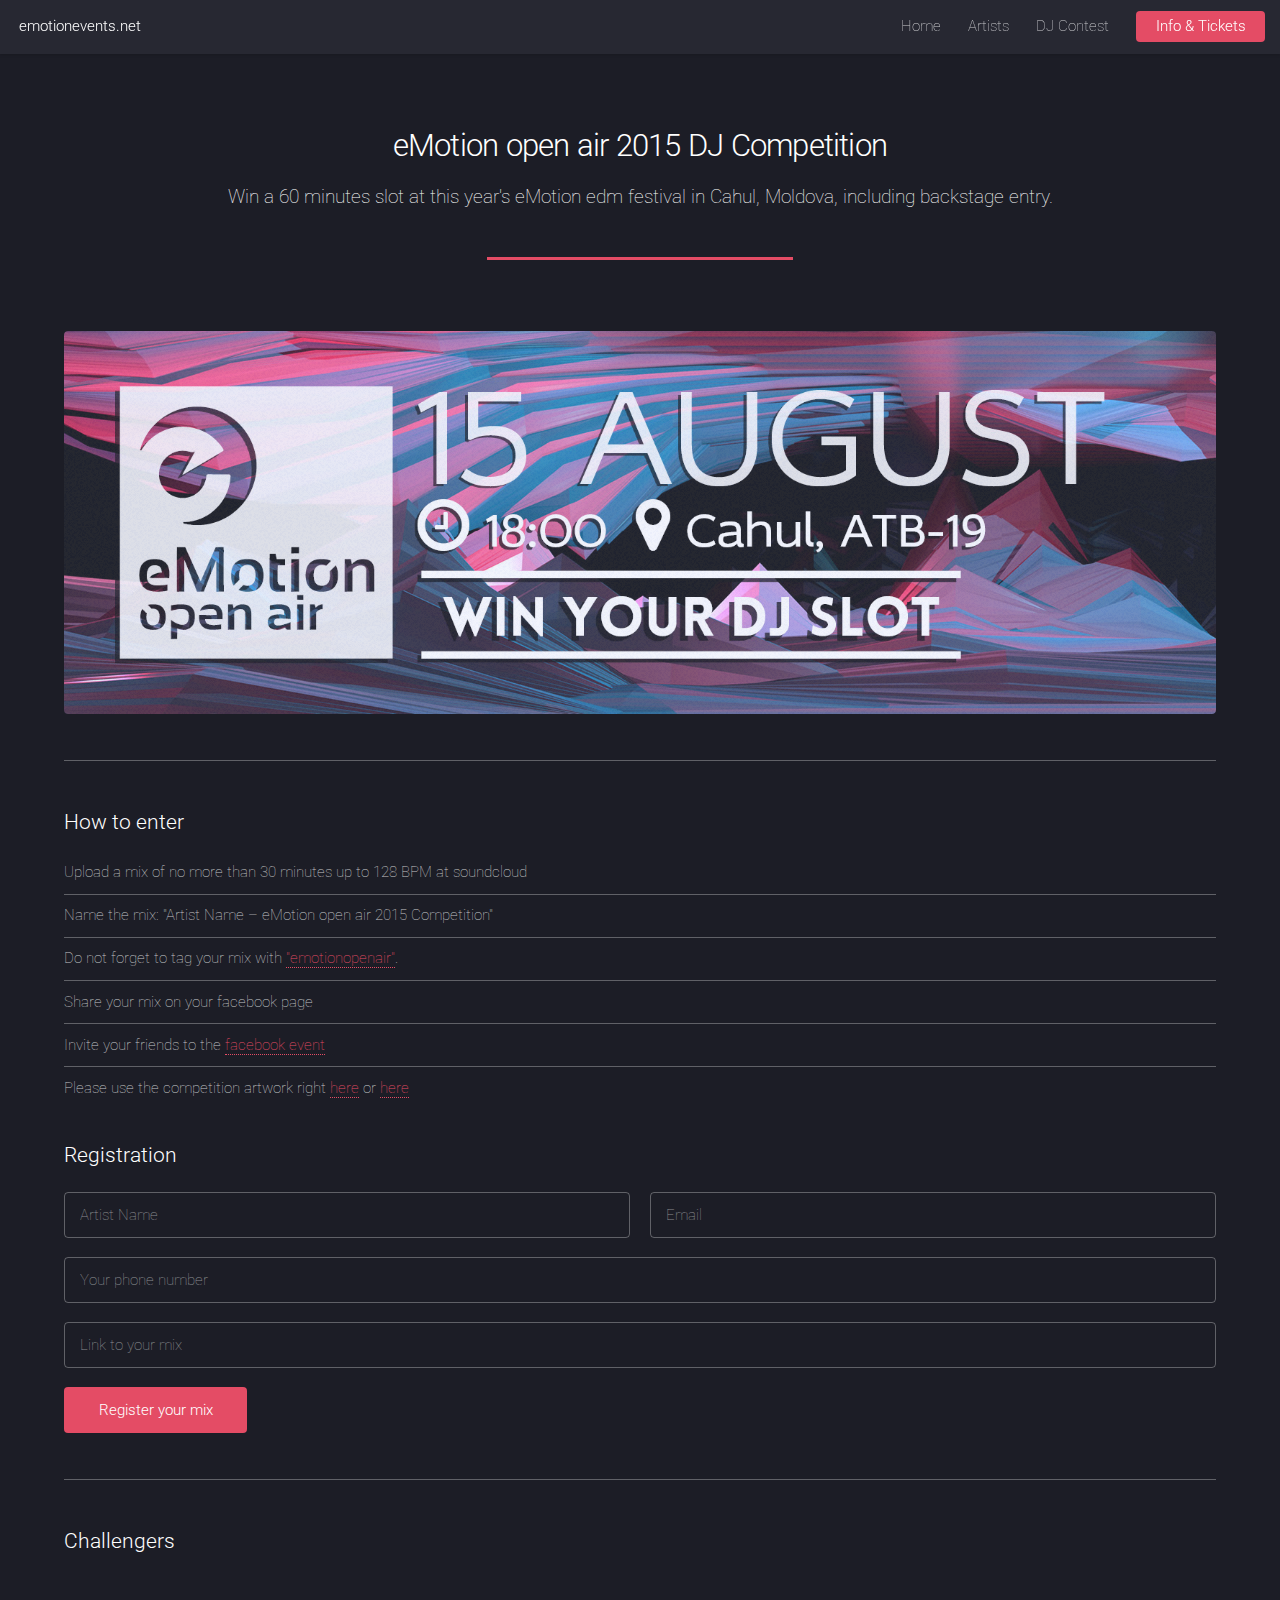
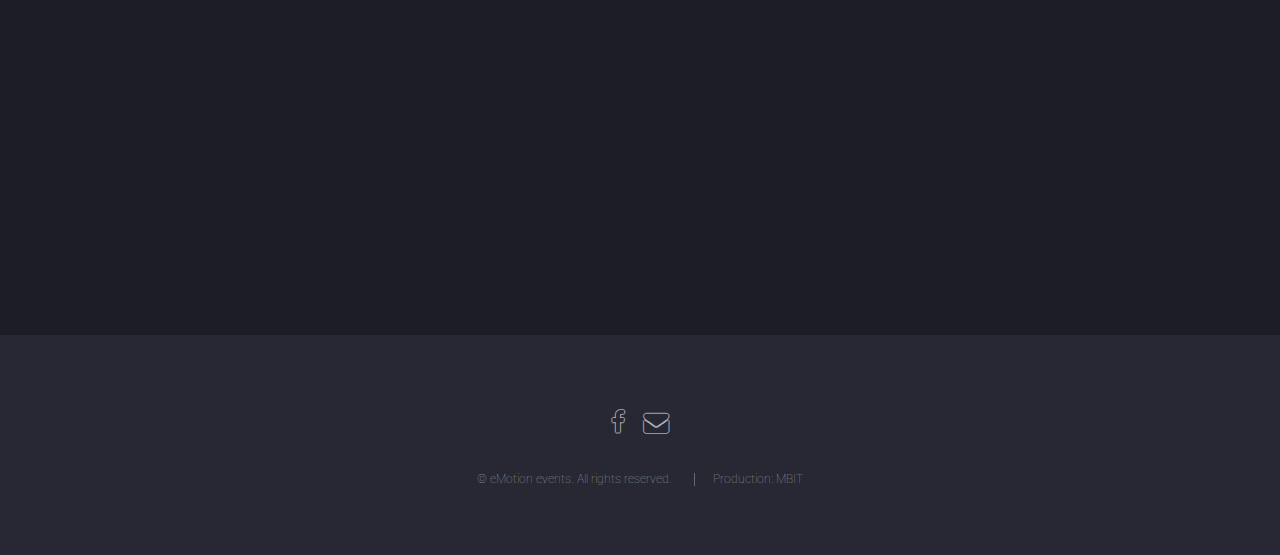
==== djcontest.html @ 2fc0eccb "+1" ====
<!DOCTYPE HTML>

<html>

<head>
    <title>DJ Contest - eMotion open air 2015</title>
    <meta charset="utf-8" />
    <meta name="viewport" content="width=device-width, initial-scale=1" />
    <meta property="og:type" content="website" />
    <meta property="og:title" content="DJ Competition - eMotion open air 2015" />
    <meta property="og:image" content="http://emotionevents.net/images/emotionopenaircompetition.jpg" />
    <meta property="og:url" content="http://emotionevents.net/djcontest" />
    <meta property="og:description" content="Win a 60 minutes slot at this year's eMotion edm festival in Cahul, Moldova, including backstage entry." />
    <!--[if lte IE 8]><script src="assets/js/ie/html5shiv.js"></script><![endif]-->
    <link rel="stylesheet" href="assets/css/main.css" />
    <!--[if lte IE 9]><link rel="stylesheet" href="assets/css/ie9.css" /><![endif]-->
    <!--[if lte IE 8]><link rel="stylesheet" href="assets/css/ie8.css" /><![endif]-->
</head>

<body>
    <div id="page-wrapper">

        <!-- Header -->
        <header id="header">
            <h1 id="logo"><a href="index.html">emotionevents.net</a></h1>
            <nav id="nav">
                <ul>
                    <li><a href="index.html">Home</a>
                    </li>
                    <li>
                        <a href="http://emotionevents.net/#anton">Artists</a>
                        <ul>
                            <li><a href="http://emotionevents.net/#anton">Antony Waldhorn</a>
                            </li>
                            <li><a href="http://emotionevents.net/#vitea">Biotones</a>
                            </li>
                            <li><a href="http://emotionevents.net/#jenya">KAMAJI</a>
                            </li>
                            <li><a href="http://emotionevents.net/#serge">BLVK TEAM</a>
                            </li>
                            <li><a href="http://emotionevents.net/#vanya">Ivan Troy</a>
                            </li>
                        </ul>
                    </li>
                    <li><a href="#">DJ Contest</a>
                    </li>
                    <li><a href="http://emotionevents.net/#info" class="button special">Info & Tickets</a>
                    </li>
                </ul>
            </nav>
        </header>

        <!-- Main -->
        <div id="main" class="wrapper style1">
            <div class="container">
                <header class="major">
                    <h2>eMotion open air 2015 DJ Competition</h2>
                    <p>Win a 60 minutes slot at this year's eMotion edm festival in Cahul, Moldova, including backstage entry.
                    </p>
                </header>

                <!-- Content -->
                <section id="content">
                    <a href="#" class="image fit"><img src="images/emotionopenaircompetition.jpg" alt="" />
                    </a>
                    <hr>
                    <h3>How to enter</h3>
                    <ul class="alt">
                        <li>Upload a mix of no more than 30 minutes up to 128 BPM at soundcloud</li>
                        <li>Name the mix: "Artist Name – eMotion open air 2015 Competition"</li>
                        <li>Do not forget to tag your mix with <a href="https://soundcloud.com/tags/emotionopenair">"emotionopenair"</a>.</li>
                        <li>Share your mix on your facebook page</li>
                        <li>Invite your friends to the <a href="https://www.facebook.com/events/773263356120684/"> facebook event</a>
                        </li>
                        <li>Please use the competition artwork right <a href="images/emotionopenaircompetition.jpg">here</a> or <a href="images/art.jpg">here</a>
                        </li>
                    </ul>

                    <section>
                        <h3>Registration</h3>
                        <form method="post" action="http://formspree.io/lxmbit@gmail.com">
                            <div class="row uniform 50%">
                                <div class="6u 12u$(xsmall)">
                                    <input type="text" name="name" id="name" value="" placeholder="Artist Name" />
                                </div>
                                <div class="6u$ 12u$(xsmall)">
                                    <input type="email" name="email" id="email" value="" placeholder="Email" />
                                </div>
                                <div class="12u$">
                                    <input type="text" name="phone" id="phone" value="" placeholder="Your phone number" />
                                </div>
                                <div class="12u$">
                                    <input type="text" name="sclink" id="sclink" value="" placeholder="Link to your mix" />
                                </div>
                                <div class="12u$">
                                    <ul class="actions">
                                        <li>
                                            <input type="hidden" name="_next" value="//emotionevents.net/thanks.html" />
                                            <input type="submit" value="Register your mix" class="special" />
                                        </li>
                                    </ul>
                                </div>
                            </div>
                        </form>
                    </section>
                    <hr>
                    <h3>Challengers</h3>
                    <div class="row uniform 50%">
                        <iframe class="3u 12u$(xsmall)" scrolling="no" frameborder="no" src="https://w.soundcloud.com/player/?url=https%3A//api.soundcloud.com/tracks/217171656&amp;auto_play=false&amp;hide_related=true&amp;show_comments=true&amp;show_user=true&amp;show_reposts=false&amp;visual=true"></iframe>
                        <iframe class="3u 12u$(xsmall)" scrolling="no" frameborder="no" src="https://w.soundcloud.com/player/?url=https%3A//api.soundcloud.com/tracks/217339583&amp;auto_play=false&amp;hide_related=true&amp;show_comments=true&amp;show_user=true&amp;show_reposts=false&amp;visual=true"></iframe>
                        <iframe class="3u 12u$(xsmall)" scrolling="no" frameborder="no" src="https://w.soundcloud.com/player/?url=https%3A//api.soundcloud.com/tracks/217448379&amp;auto_play=false&amp;hide_related=true&amp;show_comments=true&amp;show_user=true&amp;show_reposts=false&amp;visual=true"></iframe>
                        <iframe class="3u 12u$(xsmall)" scrolling="no" frameborder="no" src="https://w.soundcloud.com/player/?url=https%3A//api.soundcloud.com/tracks/217489696&amp;auto_play=false&amp;hide_related=true&amp;show_comments=true&amp;show_user=true&amp;show_reposts=false&amp;visual=true"></iframe>
                        <iframe class="3u 12u$(xsmall)" scrolling="no" frameborder="no" src="https://w.soundcloud.com/player/?url=https%3A//api.soundcloud.com/tracks/217513474&amp;auto_play=false&amp;hide_related=true&amp;show_comments=true&amp;show_user=true&amp;show_reposts=false&amp;visual=true"></iframe>
                    </div>

                </section>

            </div>
        </div>

        <!-- Footer -->
        <footer id="footer">
            <ul class="icons">
                <li><a href="http://fb.com/emotioneventsmd" class="icon alt fa-facebook"><span class="label">Facebook</span></a>
                </li>
                <li><a href="mailto:lxmbit@gmail.com" class="icon alt fa-envelope"><span class="label">Email</span></a>
                </li>
            </ul>
            <ul class="copyright">
                <li>&copy; eMotion events. All rights reserved.</li>
                <li>Production: MBIT
                </li>
            </ul>
        </footer>


    </div>

    <!-- Scripts -->
    <script src="assets/js/jquery.min.js"></script>
    <script src="assets/js/jquery.scrolly.min.js"></script>
    <script src="assets/js/jquery.dropotron.min.js"></script>
    <script src="assets/js/jquery.scrollex.min.js"></script>
    <script src="assets/js/skel.min.js"></script>
    <script src="assets/js/util.js"></script>
    <!--[if lte IE 8]><script src="assets/js/ie/respond.min.js"></script><![endif]-->
    <script src="assets/js/main.js"></script>

</body>

</html>
---- assets/css/main.css ----
@import url("font-awesome.min.css");

@import url("http://fonts.googleapis.com/css?family=Roboto:100,300,100italic,300italic");

/* Reset */

html,
body,
div,
span,
applet,
object,
iframe,
h1,
h2,
h3,
h4,
h5,
h6,
p,
blockquote,
pre,
a,
abbr,
acronym,
address,
big,
cite,
code,
del,
dfn,
em,
img,
ins,
kbd,
q,
s,
samp,
small,
strike,
strong,
sub,
sup,
tt,
var,
b,
u,
i,
center,
dl,
dt,
dd,
ol,
ul,
li,
fieldset,
form,
label,
legend,
table,
caption,
tbody,
tfoot,
thead,
tr,
th,
td,
article,
aside,
canvas,
details,
embed,
figure,
figcaption,
footer,
header,
hgroup,
menu,
nav,
output,
ruby,
section,
summary,
time,
mark,
audio,
video {
	font: inherit;
	font-size: 100%;
	margin: 0;
	padding: 0;
	vertical-align: baseline;
	border: 0;
}

article,
aside,
details,
figcaption,
figure,
footer,
header,
hgroup,
menu,
nav,
section {
	display: block;
}

body {
	line-height: 1;
}

ol,
ul {
	list-style: none;
}

blockquote,
q {
	quotes: none;
}

blockquote:before,
blockquote:after,
q:before,
q:after {
	content: '';
	content: none;
}

table {
	border-spacing: 0;
	border-collapse: collapse;
}

body {
	-webkit-text-size-adjust: none;
}

/* Box Model */

*,
*:before,
*:after {
	-webkit-box-sizing: border-box;
	-moz-box-sizing: border-box;
	box-sizing: border-box;
}

/* Containers */

.container {
	margin-right: auto;
	margin-left: auto;
}

.container.\31 25\25 {
	width: 100%;
	min-width: 70em;
	max-width: 87.5em;
}

.container.\37 5\25 {
	width: 52.5em;
}

.container.\35 0\25 {
	width: 35em;
}

.container.\32 5\25 {
	width: 17.5em;
}

.container {
	width: 70em;
}

@media screen and (max-width: 1680px) {
	.container.\31 25\25 {
		width: 100%;
		min-width: 70em;
		max-width: 87.5em;
	}
	.container.\37 5\25 {
		width: 52.5em;
	}
	.container.\35 0\25 {
		width: 35em;
	}
	.container.\32 5\25 {
		width: 17.5em;
	}
	.container {
		width: 70em;
	}
}

@media screen and (max-width: 1280px) {
	.container.\31 25\25 {
		width: 100%;
		min-width: 90%;
		max-width: 112.5%;
	}
	.container.\37 5\25 {
		width: 67.5%;
	}
	.container.\35 0\25 {
		width: 45%;
	}
	.container.\32 5\25 {
		width: 22.5%;
	}
	.container {
		width: 90%;
	}
}

@media screen and (max-width: 980px) {
	.container.\31 25\25 {
		width: 100%;
		min-width: 100%;
		max-width: 125%;
	}
	.container.\37 5\25 {
		width: 75%;
	}
	.container.\35 0\25 {
		width: 50%;
	}
	.container.\32 5\25 {
		width: 25%;
	}
	.container {
		width: 100% !important;
	}
}

@media screen and (max-width: 736px) {
	.container.\31 25\25 {
		width: 100%;
		min-width: 100%;
		max-width: 125%;
	}
	.container.\37 5\25 {
		width: 75%;
	}
	.container.\35 0\25 {
		width: 50%;
	}
	.container.\32 5\25 {
		width: 25%;
	}
	.container {
		width: 100% !important;
	}
}

@media screen and (max-width: 480px) {
	.container.\31 25\25 {
		width: 100%;
		min-width: 100%;
		max-width: 125%;
	}
	.container.\37 5\25 {
		width: 75%;
	}
	.container.\35 0\25 {
		width: 50%;
	}
	.container.\32 5\25 {
		width: 25%;
	}
	.container {
		width: 100% !important;
	}
}

/* Grid */

.row {
	-webkit-box-sizing: border-box;
	-moz-box-sizing: border-box;
	box-sizing: border-box;
	border-bottom: solid 1px transparent;
}

.row > * {
	float: left;
	-webkit-box-sizing: border-box;
	-moz-box-sizing: border-box;
	box-sizing: border-box;
}

.row:after,
.row:before {
	display: block;
	clear: both;
	height: 0;
	content: '';
}

.row.uniform > * > :first-child {
	margin-top: 0;
}

.row.uniform > * > :last-child {
	margin-bottom: 0;
}

.row.\30 \25  > * {
	padding: 0 0 0 0;
}

.row.\30 \25 {
	margin: 0 0 -1px 0;
}

.row.uniform.\30 \25  > * {
	padding: 0 0 0 0;
}

.row.uniform.\30 \25 {
	margin: 0 0 -1px 0;
}

.row > * {
	padding: 0 0 0 2.5em;
}

.row {
	margin: 0 0 -1px -2.5em;
}

.row.uniform > * {
	padding: 2.5em 0 0 2.5em;
}

.row.uniform {
	margin: -2.5em 0 -1px -2.5em;
}

.row.\32 00\25  > * {
	padding: 0 0 0 5em;
}

.row.\32 00\25 {
	margin: 0 0 -1px -5em;
}

.row.uniform.\32 00\25  > * {
	padding: 5em 0 0 5em;
}

.row.uniform.\32 00\25 {
	margin: -5em 0 -1px -5em;
}

.row.\31 50\25  > * {
	padding: 0 0 0 3.75em;
}

.row.\31 50\25 {
	margin: 0 0 -1px -3.75em;
}

.row.uniform.\31 50\25  > * {
	padding: 3.75em 0 0 3.75em;
}

.row.uniform.\31 50\25 {
	margin: -3.75em 0 -1px -3.75em;
}

.row.\35 0\25  > * {
	padding: 0 0 0 1.25em;
}

.row.\35 0\25 {
	margin: 0 0 -1px -1.25em;
}

.row.uniform.\35 0\25  > * {
	padding: 1.25em 0 0 1.25em;
}

.row.uniform.\35 0\25 {
	margin: -1.25em 0 -1px -1.25em;
}

.row.\32 5\25  > * {
	padding: 0 0 0 .625em;
}

.row.\32 5\25 {
	margin: 0 0 -1px -.625em;
}

.row.uniform.\32 5\25  > * {
	padding: .625em 0 0 .625em;
}

.row.uniform.\32 5\25 {
	margin: -.625em 0 -1px -.625em;
}

.\31 2u,
.\31 2u\24 {
	clear: none;
	width: 100%;
	margin-left: 0;
}

.\31 1u,
.\31 1u\24 {
	clear: none;
	width: 91.6666666667%;
	margin-left: 0;
}

.\31 0u,
.\31 0u\24 {
	clear: none;
	width: 83.3333333333%;
	margin-left: 0;
}

.\39 u,
.\39 u\24 {
	clear: none;
	width: 75%;
	margin-left: 0;
}

.\38 u,
.\38 u\24 {
	clear: none;
	width: 66.6666666667%;
	margin-left: 0;
}

.\37 u,
.\37 u\24 {
	clear: none;
	width: 58.3333333333%;
	margin-left: 0;
}

.\36 u,
.\36 u\24 {
	clear: none;
	width: 50%;
	margin-left: 0;
}

.\35 u,
.\35 u\24 {
	clear: none;
	width: 41.6666666667%;
	margin-left: 0;
}

.\34 u,
.\34 u\24 {
	clear: none;
	width: 33.3333333333%;
	margin-left: 0;
}

.\33 u,
.\33 u\24 {
	clear: none;
	width: 25%;
	margin-left: 0;
}

.\32 u,
.\32 u\24 {
	clear: none;
	width: 16.6666666667%;
	margin-left: 0;
}

.\31 u,
.\31 u\24 {
	clear: none;
	width: 8.3333333333%;
	margin-left: 0;
}

.\31 2u\24  + *,
.\31 1u\24  + *,
.\31 0u\24  + *,
.\39 u\24  + *,
.\38 u\24  + *,
.\37 u\24  + *,
.\36 u\24  + *,
.\35 u\24  + *,
.\34 u\24  + *,
.\33 u\24  + *,
.\32 u\24  + *,
.\31 u\24  + * {
	clear: left;
}

.\-11u {
	margin-left: 91.66667%;
}

.\-10u {
	margin-left: 83.33333%;
}

.\-9u {
	margin-left: 75%;
}

.\-8u {
	margin-left: 66.66667%;
}

.\-7u {
	margin-left: 58.33333%;
}

.\-6u {
	margin-left: 50%;
}

.\-5u {
	margin-left: 41.66667%;
}

.\-4u {
	margin-left: 33.33333%;
}

.\-3u {
	margin-left: 25%;
}

.\-2u {
	margin-left: 16.66667%;
}

.\-1u {
	margin-left: 8.33333%;
}

@media screen and (max-width: 1680px) {
	.row > * {
		padding: 0 0 0 2.5em;
	}
	.row {
		margin: 0 0 -1px -2.5em;
	}
	.row.uniform > * {
		padding: 2.5em 0 0 2.5em;
	}
	.row.uniform {
		margin: -2.5em 0 -1px -2.5em;
	}
	.row.\32 00\25  > * {
		padding: 0 0 0 5em;
	}
	.row.\32 00\25 {
		margin: 0 0 -1px -5em;
	}
	.row.uniform.\32 00\25  > * {
		padding: 5em 0 0 5em;
	}
	.row.uniform.\32 00\25 {
		margin: -5em 0 -1px -5em;
	}
	.row.\31 50\25  > * {
		padding: 0 0 0 3.75em;
	}
	.row.\31 50\25 {
		margin: 0 0 -1px -3.75em;
	}
	.row.uniform.\31 50\25  > * {
		padding: 3.75em 0 0 3.75em;
	}
	.row.uniform.\31 50\25 {
		margin: -3.75em 0 -1px -3.75em;
	}
	.row.\35 0\25  > * {
		padding: 0 0 0 1.25em;
	}
	.row.\35 0\25 {
		margin: 0 0 -1px -1.25em;
	}
	.row.uniform.\35 0\25  > * {
		padding: 1.25em 0 0 1.25em;
	}
	.row.uniform.\35 0\25 {
		margin: -1.25em 0 -1px -1.25em;
	}
	.row.\32 5\25  > * {
		padding: 0 0 0 .625em;
	}
	.row.\32 5\25 {
		margin: 0 0 -1px -.625em;
	}
	.row.uniform.\32 5\25  > * {
		padding: .625em 0 0 .625em;
	}
	.row.uniform.\32 5\25 {
		margin: -.625em 0 -1px -.625em;
	}
	.\31 2u\28xlarge\29,
	.\31 2u\24\28xlarge\29 {
		clear: none;
		width: 100%;
		margin-left: 0;
	}
	.\31 1u\28xlarge\29,
	.\31 1u\24\28xlarge\29 {
		clear: none;
		width: 91.6666666667%;
		margin-left: 0;
	}
	.\31 0u\28xlarge\29,
	.\31 0u\24\28xlarge\29 {
		clear: none;
		width: 83.3333333333%;
		margin-left: 0;
	}
	.\39 u\28xlarge\29,
	.\39 u\24\28xlarge\29 {
		clear: none;
		width: 75%;
		margin-left: 0;
	}
	.\38 u\28xlarge\29,
	.\38 u\24\28xlarge\29 {
		clear: none;
		width: 66.6666666667%;
		margin-left: 0;
	}
	.\37 u\28xlarge\29,
	.\37 u\24\28xlarge\29 {
		clear: none;
		width: 58.3333333333%;
		margin-left: 0;
	}
	.\36 u\28xlarge\29,
	.\36 u\24\28xlarge\29 {
		clear: none;
		width: 50%;
		margin-left: 0;
	}
	.\35 u\28xlarge\29,
	.\35 u\24\28xlarge\29 {
		clear: none;
		width: 41.6666666667%;
		margin-left: 0;
	}
	.\34 u\28xlarge\29,
	.\34 u\24\28xlarge\29 {
		clear: none;
		width: 33.3333333333%;
		margin-left: 0;
	}
	.\33 u\28xlarge\29,
	.\33 u\24\28xlarge\29 {
		clear: none;
		width: 25%;
		margin-left: 0;
	}
	.\32 u\28xlarge\29,
	.\32 u\24\28xlarge\29 {
		clear: none;
		width: 16.6666666667%;
		margin-left: 0;
	}
	.\31 u\28xlarge\29,
	.\31 u\24\28xlarge\29 {
		clear: none;
		width: 8.3333333333%;
		margin-left: 0;
	}
	.\31 2u\24\28xlarge\29  + *,
	.\31 1u\24\28xlarge\29  + *,
	.\31 0u\24\28xlarge\29  + *,
	.\39 u\24\28xlarge\29  + *,
	.\38 u\24\28xlarge\29  + *,
	.\37 u\24\28xlarge\29  + *,
	.\36 u\24\28xlarge\29  + *,
	.\35 u\24\28xlarge\29  + *,
	.\34 u\24\28xlarge\29  + *,
	.\33 u\24\28xlarge\29  + *,
	.\32 u\24\28xlarge\29  + *,
	.\31 u\24\28xlarge\29  + * {
		clear: left;
	}
	.\-11u\28xlarge\29 {
		margin-left: 91.66667%;
	}
	.\-10u\28xlarge\29 {
		margin-left: 83.33333%;
	}
	.\-9u\28xlarge\29 {
		margin-left: 75%;
	}
	.\-8u\28xlarge\29 {
		margin-left: 66.66667%;
	}
	.\-7u\28xlarge\29 {
		margin-left: 58.33333%;
	}
	.\-6u\28xlarge\29 {
		margin-left: 50%;
	}
	.\-5u\28xlarge\29 {
		margin-left: 41.66667%;
	}
	.\-4u\28xlarge\29 {
		margin-left: 33.33333%;
	}
	.\-3u\28xlarge\29 {
		margin-left: 25%;
	}
	.\-2u\28xlarge\29 {
		margin-left: 16.66667%;
	}
	.\-1u\28xlarge\29 {
		margin-left: 8.33333%;
	}
}

@media screen and (max-width: 1280px) {
	.row > * {
		padding: 0 0 0 2.5em;
	}
	.row {
		margin: 0 0 -1px -2.5em;
	}
	.row.uniform > * {
		padding: 2.5em 0 0 2.5em;
	}
	.row.uniform {
		margin: -2.5em 0 -1px -2.5em;
	}
	.row.\32 00\25  > * {
		padding: 0 0 0 5em;
	}
	.row.\32 00\25 {
		margin: 0 0 -1px -5em;
	}
	.row.uniform.\32 00\25  > * {
		padding: 5em 0 0 5em;
	}
	.row.uniform.\32 00\25 {
		margin: -5em 0 -1px -5em;
	}
	.row.\31 50\25  > * {
		padding: 0 0 0 3.75em;
	}
	.row.\31 50\25 {
		margin: 0 0 -1px -3.75em;
	}
	.row.uniform.\31 50\25  > * {
		padding: 3.75em 0 0 3.75em;
	}
	.row.uniform.\31 50\25 {
		margin: -3.75em 0 -1px -3.75em;
	}
	.row.\35 0\25  > * {
		padding: 0 0 0 1.25em;
	}
	.row.\35 0\25 {
		margin: 0 0 -1px -1.25em;
	}
	.row.uniform.\35 0\25  > * {
		padding: 1.25em 0 0 1.25em;
	}
	.row.uniform.\35 0\25 {
		margin: -1.25em 0 -1px -1.25em;
	}
	.row.\32 5\25  > * {
		padding: 0 0 0 .625em;
	}
	.row.\32 5\25 {
		margin: 0 0 -1px -.625em;
	}
	.row.uniform.\32 5\25  > * {
		padding: .625em 0 0 .625em;
	}
	.row.uniform.\32 5\25 {
		margin: -.625em 0 -1px -.625em;
	}
	.\31 2u\28large\29,
	.\31 2u\24\28large\29 {
		clear: none;
		width: 100%;
		margin-left: 0;
	}
	.\31 1u\28large\29,
	.\31 1u\24\28large\29 {
		clear: none;
		width: 91.6666666667%;
		margin-left: 0;
	}
	.\31 0u\28large\29,
	.\31 0u\24\28large\29 {
		clear: none;
		width: 83.3333333333%;
		margin-left: 0;
	}
	.\39 u\28large\29,
	.\39 u\24\28large\29 {
		clear: none;
		width: 75%;
		margin-left: 0;
	}
	.\38 u\28large\29,
	.\38 u\24\28large\29 {
		clear: none;
		width: 66.6666666667%;
		margin-left: 0;
	}
	.\37 u\28large\29,
	.\37 u\24\28large\29 {
		clear: none;
		width: 58.3333333333%;
		margin-left: 0;
	}
	.\36 u\28large\29,
	.\36 u\24\28large\29 {
		clear: none;
		width: 50%;
		margin-left: 0;
	}
	.\35 u\28large\29,
	.\35 u\24\28large\29 {
		clear: none;
		width: 41.6666666667%;
		margin-left: 0;
	}
	.\34 u\28large\29,
	.\34 u\24\28large\29 {
		clear: none;
		width: 33.3333333333%;
		margin-left: 0;
	}
	.\33 u\28large\29,
	.\33 u\24\28large\29 {
		clear: none;
		width: 25%;
		margin-left: 0;
	}
	.\32 u\28large\29,
	.\32 u\24\28large\29 {
		clear: none;
		width: 16.6666666667%;
		margin-left: 0;
	}
	.\31 u\28large\29,
	.\31 u\24\28large\29 {
		clear: none;
		width: 8.3333333333%;
		margin-left: 0;
	}
	.\31 2u\24\28large\29  + *,
	.\31 1u\24\28large\29  + *,
	.\31 0u\24\28large\29  + *,
	.\39 u\24\28large\29  + *,
	.\38 u\24\28large\29  + *,
	.\37 u\24\28large\29  + *,
	.\36 u\24\28large\29  + *,
	.\35 u\24\28large\29  + *,
	.\34 u\24\28large\29  + *,
	.\33 u\24\28large\29  + *,
	.\32 u\24\28large\29  + *,
	.\31 u\24\28large\29  + * {
		clear: left;
	}
	.\-11u\28large\29 {
		margin-left: 91.66667%;
	}
	.\-10u\28large\29 {
		margin-left: 83.33333%;
	}
	.\-9u\28large\29 {
		margin-left: 75%;
	}
	.\-8u\28large\29 {
		margin-left: 66.66667%;
	}
	.\-7u\28large\29 {
		margin-left: 58.33333%;
	}
	.\-6u\28large\29 {
		margin-left: 50%;
	}
	.\-5u\28large\29 {
		margin-left: 41.66667%;
	}
	.\-4u\28large\29 {
		margin-left: 33.33333%;
	}
	.\-3u\28large\29 {
		margin-left: 25%;
	}
	.\-2u\28large\29 {
		margin-left: 16.66667%;
	}
	.\-1u\28large\29 {
		margin-left: 8.33333%;
	}
}

@media screen and (max-width: 980px) {
	.row > * {
		padding: 0 0 0 2.5em;
	}
	.row {
		margin: 0 0 -1px -2.5em;
	}
	.row.uniform > * {
		padding: 2.5em 0 0 2.5em;
	}
	.row.uniform {
		margin: -2.5em 0 -1px -2.5em;
	}
	.row.\32 00\25  > * {
		padding: 0 0 0 5em;
	}
	.row.\32 00\25 {
		margin: 0 0 -1px -5em;
	}
	.row.uniform.\32 00\25  > * {
		padding: 5em 0 0 5em;
	}
	.row.uniform.\32 00\25 {
		margin: -5em 0 -1px -5em;
	}
	.row.\31 50\25  > * {
		padding: 0 0 0 3.75em;
	}
	.row.\31 50\25 {
		margin: 0 0 -1px -3.75em;
	}
	.row.uniform.\31 50\25  > * {
		padding: 3.75em 0 0 3.75em;
	}
	.row.uniform.\31 50\25 {
		margin: -3.75em 0 -1px -3.75em;
	}
	.row.\35 0\25  > * {
		padding: 0 0 0 1.25em;
	}
	.row.\35 0\25 {
		margin: 0 0 -1px -1.25em;
	}
	.row.uniform.\35 0\25  > * {
		padding: 1.25em 0 0 1.25em;
	}
	.row.uniform.\35 0\25 {
		margin: -1.25em 0 -1px -1.25em;
	}
	.row.\32 5\25  > * {
		padding: 0 0 0 .625em;
	}
	.row.\32 5\25 {
		margin: 0 0 -1px -.625em;
	}
	.row.uniform.\32 5\25  > * {
		padding: .625em 0 0 .625em;
	}
	.row.uniform.\32 5\25 {
		margin: -.625em 0 -1px -.625em;
	}
	.\31 2u\28medium\29,
	.\31 2u\24\28medium\29 {
		clear: none;
		width: 100%;
		margin-left: 0;
	}
	.\31 1u\28medium\29,
	.\31 1u\24\28medium\29 {
		clear: none;
		width: 91.6666666667%;
		margin-left: 0;
	}
	.\31 0u\28medium\29,
	.\31 0u\24\28medium\29 {
		clear: none;
		width: 83.3333333333%;
		margin-left: 0;
	}
	.\39 u\28medium\29,
	.\39 u\24\28medium\29 {
		clear: none;
		width: 75%;
		margin-left: 0;
	}
	.\38 u\28medium\29,
	.\38 u\24\28medium\29 {
		clear: none;
		width: 66.6666666667%;
		margin-left: 0;
	}
	.\37 u\28medium\29,
	.\37 u\24\28medium\29 {
		clear: none;
		width: 58.3333333333%;
		margin-left: 0;
	}
	.\36 u\28medium\29,
	.\36 u\24\28medium\29 {
		clear: none;
		width: 50%;
		margin-left: 0;
	}
	.\35 u\28medium\29,
	.\35 u\24\28medium\29 {
		clear: none;
		width: 41.6666666667%;
		margin-left: 0;
	}
	.\34 u\28medium\29,
	.\34 u\24\28medium\29 {
		clear: none;
		width: 33.3333333333%;
		margin-left: 0;
	}
	.\33 u\28medium\29,
	.\33 u\24\28medium\29 {
		clear: none;
		width: 25%;
		margin-left: 0;
	}
	.\32 u\28medium\29,
	.\32 u\24\28medium\29 {
		clear: none;
		width: 16.6666666667%;
		margin-left: 0;
	}
	.\31 u\28medium\29,
	.\31 u\24\28medium\29 {
		clear: none;
		width: 8.3333333333%;
		margin-left: 0;
	}
	.\31 2u\24\28medium\29  + *,
	.\31 1u\24\28medium\29  + *,
	.\31 0u\24\28medium\29  + *,
	.\39 u\24\28medium\29  + *,
	.\38 u\24\28medium\29  + *,
	.\37 u\24\28medium\29  + *,
	.\36 u\24\28medium\29  + *,
	.\35 u\24\28medium\29  + *,
	.\34 u\24\28medium\29  + *,
	.\33 u\24\28medium\29  + *,
	.\32 u\24\28medium\29  + *,
	.\31 u\24\28medium\29  + * {
		clear: left;
	}
	.\-11u\28medium\29 {
		margin-left: 91.66667%;
	}
	.\-10u\28medium\29 {
		margin-left: 83.33333%;
	}
	.\-9u\28medium\29 {
		margin-left: 75%;
	}
	.\-8u\28medium\29 {
		margin-left: 66.66667%;
	}
	.\-7u\28medium\29 {
		margin-left: 58.33333%;
	}
	.\-6u\28medium\29 {
		margin-left: 50%;
	}
	.\-5u\28medium\29 {
		margin-left: 41.66667%;
	}
	.\-4u\28medium\29 {
		margin-left: 33.33333%;
	}
	.\-3u\28medium\29 {
		margin-left: 25%;
	}
	.\-2u\28medium\29 {
		margin-left: 16.66667%;
	}
	.\-1u\28medium\29 {
		margin-left: 8.33333%;
	}
}

@media screen and (max-width: 736px) {
	.row > * {
		padding: 0 0 0 2.5em;
	}
	.row {
		margin: 0 0 -1px -2.5em;
	}
	.row.uniform > * {
		padding: 2.5em 0 0 2.5em;
	}
	.row.uniform {
		margin: -2.5em 0 -1px -2.5em;
	}
	.row.\32 00\25  > * {
		padding: 0 0 0 5em;
	}
	.row.\32 00\25 {
		margin: 0 0 -1px -5em;
	}
	.row.uniform.\32 00\25  > * {
		padding: 5em 0 0 5em;
	}
	.row.uniform.\32 00\25 {
		margin: -5em 0 -1px -5em;
	}
	.row.\31 50\25  > * {
		padding: 0 0 0 3.75em;
	}
	.row.\31 50\25 {
		margin: 0 0 -1px -3.75em;
	}
	.row.uniform.\31 50\25  > * {
		padding: 3.75em 0 0 3.75em;
	}
	.row.uniform.\31 50\25 {
		margin: -3.75em 0 -1px -3.75em;
	}
	.row.\35 0\25  > * {
		padding: 0 0 0 1.25em;
	}
	.row.\35 0\25 {
		margin: 0 0 -1px -1.25em;
	}
	.row.uniform.\35 0\25  > * {
		padding: 1.25em 0 0 1.25em;
	}
	.row.uniform.\35 0\25 {
		margin: -1.25em 0 -1px -1.25em;
	}
	.row.\32 5\25  > * {
		padding: 0 0 0 .625em;
	}
	.row.\32 5\25 {
		margin: 0 0 -1px -.625em;
	}
	.row.uniform.\32 5\25  > * {
		padding: .625em 0 0 .625em;
	}
	.row.uniform.\32 5\25 {
		margin: -.625em 0 -1px -.625em;
	}
	.\31 2u\28small\29,
	.\31 2u\24\28small\29 {
		clear: none;
		width: 100%;
		margin-left: 0;
	}
	.\31 1u\28small\29,
	.\31 1u\24\28small\29 {
		clear: none;
		width: 91.6666666667%;
		margin-left: 0;
	}
	.\31 0u\28small\29,
	.\31 0u\24\28small\29 {
		clear: none;
		width: 83.3333333333%;
		margin-left: 0;
	}
	.\39 u\28small\29,
	.\39 u\24\28small\29 {
		clear: none;
		width: 75%;
		margin-left: 0;
	}
	.\38 u\28small\29,
	.\38 u\24\28small\29 {
		clear: none;
		width: 66.6666666667%;
		margin-left: 0;
	}
	.\37 u\28small\29,
	.\37 u\24\28small\29 {
		clear: none;
		width: 58.3333333333%;
		margin-left: 0;
	}
	.\36 u\28small\29,
	.\36 u\24\28small\29 {
		clear: none;
		width: 50%;
		margin-left: 0;
	}
	.\35 u\28small\29,
	.\35 u\24\28small\29 {
		clear: none;
		width: 41.6666666667%;
		margin-left: 0;
	}
	.\34 u\28small\29,
	.\34 u\24\28small\29 {
		clear: none;
		width: 33.3333333333%;
		margin-left: 0;
	}
	.\33 u\28small\29,
	.\33 u\24\28small\29 {
		clear: none;
		width: 25%;
		margin-left: 0;
	}
	.\32 u\28small\29,
	.\32 u\24\28small\29 {
		clear: none;
		width: 16.6666666667%;
		margin-left: 0;
	}
	.\31 u\28small\29,
	.\31 u\24\28small\29 {
		clear: none;
		width: 8.3333333333%;
		margin-left: 0;
	}
	.\31 2u\24\28small\29  + *,
	.\31 1u\24\28small\29  + *,
	.\31 0u\24\28small\29  + *,
	.\39 u\24\28small\29  + *,
	.\38 u\24\28small\29  + *,
	.\37 u\24\28small\29  + *,
	.\36 u\24\28small\29  + *,
	.\35 u\24\28small\29  + *,
	.\34 u\24\28small\29  + *,
	.\33 u\24\28small\29  + *,
	.\32 u\24\28small\29  + *,
	.\31 u\24\28small\29  + * {
		clear: left;
	}
	.\-11u\28small\29 {
		margin-left: 91.66667%;
	}
	.\-10u\28small\29 {
		margin-left: 83.33333%;
	}
	.\-9u\28small\29 {
		margin-left: 75%;
	}
	.\-8u\28small\29 {
		margin-left: 66.66667%;
	}
	.\-7u\28small\29 {
		margin-left: 58.33333%;
	}
	.\-6u\28small\29 {
		margin-left: 50%;
	}
	.\-5u\28small\29 {
		margin-left: 41.66667%;
	}
	.\-4u\28small\29 {
		margin-left: 33.33333%;
	}
	.\-3u\28small\29 {
		margin-left: 25%;
	}
	.\-2u\28small\29 {
		margin-left: 16.66667%;
	}
	.\-1u\28small\29 {
		margin-left: 8.33333%;
	}
}

@media screen and (max-width: 480px) {
	.row > * {
		padding: 0 0 0 2.5em;
	}
	.row {
		margin: 0 0 -1px -2.5em;
	}
	.row.uniform > * {
		padding: 2.5em 0 0 2.5em;
	}
	.row.uniform {
		margin: -2.5em 0 -1px -2.5em;
	}
	.row.\32 00\25  > * {
		padding: 0 0 0 5em;
	}
	.row.\32 00\25 {
		margin: 0 0 -1px -5em;
	}
	.row.uniform.\32 00\25  > * {
		padding: 5em 0 0 5em;
	}
	.row.uniform.\32 00\25 {
		margin: -5em 0 -1px -5em;
	}
	.row.\31 50\25  > * {
		padding: 0 0 0 3.75em;
	}
	.row.\31 50\25 {
		margin: 0 0 -1px -3.75em;
	}
	.row.uniform.\31 50\25  > * {
		padding: 3.75em 0 0 3.75em;
	}
	.row.uniform.\31 50\25 {
		margin: -3.75em 0 -1px -3.75em;
	}
	.row.\35 0\25  > * {
		padding: 0 0 0 1.25em;
	}
	.row.\35 0\25 {
		margin: 0 0 -1px -1.25em;
	}
	.row.uniform.\35 0\25  > * {
		padding: 1.25em 0 0 1.25em;
	}
	.row.uniform.\35 0\25 {
		margin: -1.25em 0 -1px -1.25em;
	}
	.row.\32 5\25  > * {
		padding: 0 0 0 .625em;
	}
	.row.\32 5\25 {
		margin: 0 0 -1px -.625em;
	}
	.row.uniform.\32 5\25  > * {
		padding: .625em 0 0 .625em;
	}
	.row.uniform.\32 5\25 {
		margin: -.625em 0 -1px -.625em;
	}
	.\31 2u\28xsmall\29,
	.\31 2u\24\28xsmall\29 {
		clear: none;
		width: 100%;
		margin-left: 0;
	}
	.\31 1u\28xsmall\29,
	.\31 1u\24\28xsmall\29 {
		clear: none;
		width: 91.6666666667%;
		margin-left: 0;
	}
	.\31 0u\28xsmall\29,
	.\31 0u\24\28xsmall\29 {
		clear: none;
		width: 83.3333333333%;
		margin-left: 0;
	}
	.\39 u\28xsmall\29,
	.\39 u\24\28xsmall\29 {
		clear: none;
		width: 75%;
		margin-left: 0;
	}
	.\38 u\28xsmall\29,
	.\38 u\24\28xsmall\29 {
		clear: none;
		width: 66.6666666667%;
		margin-left: 0;
	}
	.\37 u\28xsmall\29,
	.\37 u\24\28xsmall\29 {
		clear: none;
		width: 58.3333333333%;
		margin-left: 0;
	}
	.\36 u\28xsmall\29,
	.\36 u\24\28xsmall\29 {
		clear: none;
		width: 50%;
		margin-left: 0;
	}
	.\35 u\28xsmall\29,
	.\35 u\24\28xsmall\29 {
		clear: none;
		width: 41.6666666667%;
		margin-left: 0;
	}
	.\34 u\28xsmall\29,
	.\34 u\24\28xsmall\29 {
		clear: none;
		width: 33.3333333333%;
		margin-left: 0;
	}
	.\33 u\28xsmall\29,
	.\33 u\24\28xsmall\29 {
		clear: none;
		width: 25%;
		margin-left: 0;
	}
	.\32 u\28xsmall\29,
	.\32 u\24\28xsmall\29 {
		clear: none;
		width: 16.6666666667%;
		margin-left: 0;
	}
	.\31 u\28xsmall\29,
	.\31 u\24\28xsmall\29 {
		clear: none;
		width: 8.3333333333%;
		margin-left: 0;
	}
	.\31 2u\24\28xsmall\29  + *,
	.\31 1u\24\28xsmall\29  + *,
	.\31 0u\24\28xsmall\29  + *,
	.\39 u\24\28xsmall\29  + *,
	.\38 u\24\28xsmall\29  + *,
	.\37 u\24\28xsmall\29  + *,
	.\36 u\24\28xsmall\29  + *,
	.\35 u\24\28xsmall\29  + *,
	.\34 u\24\28xsmall\29  + *,
	.\33 u\24\28xsmall\29  + *,
	.\32 u\24\28xsmall\29  + *,
	.\31 u\24\28xsmall\29  + * {
		clear: left;
	}
	.\-11u\28xsmall\29 {
		margin-left: 91.66667%;
	}
	.\-10u\28xsmall\29 {
		margin-left: 83.33333%;
	}
	.\-9u\28xsmall\29 {
		margin-left: 75%;
	}
	.\-8u\28xsmall\29 {
		margin-left: 66.66667%;
	}
	.\-7u\28xsmall\29 {
		margin-left: 58.33333%;
	}
	.\-6u\28xsmall\29 {
		margin-left: 50%;
	}
	.\-5u\28xsmall\29 {
		margin-left: 41.66667%;
	}
	.\-4u\28xsmall\29 {
		margin-left: 33.33333%;
	}
	.\-3u\28xsmall\29 {
		margin-left: 25%;
	}
	.\-2u\28xsmall\29 {
		margin-left: 16.66667%;
	}
	.\-1u\28xsmall\29 {
		margin-left: 8.33333%;
	}
}

/* Basic */

html,
body {
	background: #1c1d26;
}

body.is-loading *,
body.is-loading *:before,
body.is-loading *:after {
	-webkit-transition: none !important;
	-moz-transition: none !important;
	-ms-transition: none !important;
	transition: none !important;
	-webkit-animation: none !important;
	-moz-animation: none !important;
	-ms-animation: none !important;
	animation: none !important;
}

body,
input,
select,
textarea {
	font-family: 'Roboto', Helvetica, sans-serif;
	font-size: 15pt;
	font-weight: 100;
	line-height: 1.75em;
	color: rgba(255, 255, 255, 0.75);
}

a {
	-webkit-transition: border-color .2s ease-in-out, color .2s ease-in-out;
	-moz-transition: border-color .2s ease-in-out, color .2s ease-in-out;
	-ms-transition: border-color .2s ease-in-out, color .2s ease-in-out;
	transition: border-color .2s ease-in-out, color .2s ease-in-out;
	text-decoration: none;
	color: #e44c65;
	border-bottom: dotted 1px;
}

a:hover {
	color: #e44c65 !important;
	border-bottom-color: transparent;
}

strong,
b {
	font-weight: 300;
	color: #fff;
}

em,
i {
	font-style: italic;
}

p {
	margin: 0 0 2em 0;
}

h1,
h2,
h3,
h4,
h5,
h6 {
	font-weight: 300;
	line-height: 1em;
	margin: 0 0 1em 0;
	color: #fff;
}

h1 a,
h2 a,
h3 a,
h4 a,
h5 a,
h6 a {
	color: inherit;
	border: 0;
}

h2 {
	font-size: 2em;
	line-height: 1.5em;
	letter-spacing: -.025em;
}

h3 {
	font-size: 1.35em;
	line-height: 1.5em;
}

h4 {
	font-size: 1.1em;
	line-height: 1.5em;
}

h5 {
	font-size: .9em;
	line-height: 1.5em;
}

h6 {
	font-size: .7em;
	line-height: 1.5em;
}

sub {
	font-size: .8em;
	position: relative;
	top: .5em;
}

sup {
	font-size: .8em;
	position: relative;
	top: -.5em;
}

hr {
	margin: 3em 0;
	border: 0;
	border-bottom: solid 1px rgba(255, 255, 255, 0.3);
}

hr.major {
	margin: 4em 0;
}

blockquote {
	font-style: italic;
	margin: 0 0 2em 0;
	padding: .5em 0 .5em 2em;
	border-left: solid 4px rgba(255, 255, 255, 0.3);
}

code {
	font-family: 'Courier New', monospace;
	font-size: .9em;
	margin: 0 .25em;
	padding: .25em .65em;
	border-radius: 4px;
	background: rgba(255, 255, 255, 0.075);
}

pre {
	font-family: 'Courier New', monospace;
	font-size: .9em;
	margin: 0 0 2em 0;
	-webkit-overflow-scrolling: touch;
}

pre code {
	line-height: 1.75em;
	display: block;
	overflow-x: auto;
	padding: 1em 1.5em;
}

.align-left {
	text-align: left;
}

.align-center {
	text-align: center;
}

.align-right {
	text-align: right;
}

/* Loader */

@-moz-keyframes spinner-show {
	0% {
		opacity: 0;
	}
	100% {
		opacity: 1;
	}
}


@-webkit-keyframes spinner-show {
	0% {
		opacity: 0;
	}
	100% {
		opacity: 1;
	}
}


@-ms-keyframes spinner-show {
	0% {
		opacity: 0;
	}
	100% {
		opacity: 1;
	}
}


@keyframes spinner-show {
	0% {
		opacity: 0;
	}
	100% {
		opacity: 1;
	}
}


@-moz-keyframes spinner-hide {
	0% {
		z-index: 100001;
		-webkit-transform: scale(1) rotate(0deg);
		-moz-transform: scale(1) rotate(0deg);
		-ms-transform: scale(1) rotate(0deg);
		transform: scale(1) rotate(0deg);
		color: rgba(255, 255, 255, 0.15);
	}
	99% {
		z-index: 100001;
		-webkit-transform: scale(0.5) rotate(360deg);
		-moz-transform: scale(0.5) rotate(360deg);
		-ms-transform: scale(0.5) rotate(360deg);
		transform: scale(0.5) rotate(360deg);
		color: #1c1d26;
	}
	100% {
		z-index: -1;
		-webkit-transform: scale(0.5) rotate(360deg);
		-moz-transform: scale(0.5) rotate(360deg);
		-ms-transform: scale(0.5) rotate(360deg);
		transform: scale(0.5) rotate(360deg);
		color: #1c1d26;
	}
}


@-webkit-keyframes spinner-hide {
	0% {
		z-index: 100001;
		-webkit-transform: scale(1) rotate(0deg);
		-moz-transform: scale(1) rotate(0deg);
		-ms-transform: scale(1) rotate(0deg);
		transform: scale(1) rotate(0deg);
		color: rgba(255, 255, 255, 0.15);
	}
	99% {
		z-index: 100001;
		-webkit-transform: scale(0.5) rotate(360deg);
		-moz-transform: scale(0.5) rotate(360deg);
		-ms-transform: scale(0.5) rotate(360deg);
		transform: scale(0.5) rotate(360deg);
		color: #1c1d26;
	}
	100% {
		z-index: -1;
		-webkit-transform: scale(0.5) rotate(360deg);
		-moz-transform: scale(0.5) rotate(360deg);
		-ms-transform: scale(0.5) rotate(360deg);
		transform: scale(0.5) rotate(360deg);
		color: #1c1d26;
	}
}


@-ms-keyframes spinner-hide {
	0% {
		z-index: 100001;
		-webkit-transform: scale(1) rotate(0deg);
		-moz-transform: scale(1) rotate(0deg);
		-ms-transform: scale(1) rotate(0deg);
		transform: scale(1) rotate(0deg);
		color: rgba(255, 255, 255, 0.15);
	}
	99% {
		z-index: 100001;
		-webkit-transform: scale(0.5) rotate(360deg);
		-moz-transform: scale(0.5) rotate(360deg);
		-ms-transform: scale(0.5) rotate(360deg);
		transform: scale(0.5) rotate(360deg);
		color: #1c1d26;
	}
	100% {
		z-index: -1;
		-webkit-transform: scale(0.5) rotate(360deg);
		-moz-transform: scale(0.5) rotate(360deg);
		-ms-transform: scale(0.5) rotate(360deg);
		transform: scale(0.5) rotate(360deg);
		color: #1c1d26;
	}
}


@keyframes spinner-hide {
	0% {
		z-index: 100001;
		-webkit-transform: scale(1) rotate(0deg);
		-moz-transform: scale(1) rotate(0deg);
		-ms-transform: scale(1) rotate(0deg);
		transform: scale(1) rotate(0deg);
		color: rgba(255, 255, 255, 0.15);
	}
	99% {
		z-index: 100001;
		-webkit-transform: scale(0.5) rotate(360deg);
		-moz-transform: scale(0.5) rotate(360deg);
		-ms-transform: scale(0.5) rotate(360deg);
		transform: scale(0.5) rotate(360deg);
		color: #1c1d26;
	}
	100% {
		z-index: -1;
		-webkit-transform: scale(0.5) rotate(360deg);
		-moz-transform: scale(0.5) rotate(360deg);
		-ms-transform: scale(0.5) rotate(360deg);
		transform: scale(0.5) rotate(360deg);
		color: #1c1d26;
	}
}


@-moz-keyframes spinner-rotate {
	0% {
		-webkit-transform: scale(1) rotate(0deg);
		-moz-transform: scale(1) rotate(0deg);
		-ms-transform: scale(1) rotate(0deg);
		transform: scale(1) rotate(0deg);
	}
	100% {
		-webkit-transform: scale(1) rotate(360deg);
		-moz-transform: scale(1) rotate(360deg);
		-ms-transform: scale(1) rotate(360deg);
		transform: scale(1) rotate(360deg);
	}
}


@-webkit-keyframes spinner-rotate {
	0% {
		-webkit-transform: scale(1) rotate(0deg);
		-moz-transform: scale(1) rotate(0deg);
		-ms-transform: scale(1) rotate(0deg);
		transform: scale(1) rotate(0deg);
	}
	100% {
		-webkit-transform: scale(1) rotate(360deg);
		-moz-transform: scale(1) rotate(360deg);
		-ms-transform: scale(1) rotate(360deg);
		transform: scale(1) rotate(360deg);
	}
}


@-ms-keyframes spinner-rotate {
	0% {
		-webkit-transform: scale(1) rotate(0deg);
		-moz-transform: scale(1) rotate(0deg);
		-ms-transform: scale(1) rotate(0deg);
		transform: scale(1) rotate(0deg);
	}
	100% {
		-webkit-transform: scale(1) rotate(360deg);
		-moz-transform: scale(1) rotate(360deg);
		-ms-transform: scale(1) rotate(360deg);
		transform: scale(1) rotate(360deg);
	}
}


@keyframes spinner-rotate {
	0% {
		-webkit-transform: scale(1) rotate(0deg);
		-moz-transform: scale(1) rotate(0deg);
		-ms-transform: scale(1) rotate(0deg);
		transform: scale(1) rotate(0deg);
	}
	100% {
		-webkit-transform: scale(1) rotate(360deg);
		-moz-transform: scale(1) rotate(360deg);
		-ms-transform: scale(1) rotate(360deg);
		transform: scale(1) rotate(360deg);
	}
}


@-moz-keyframes overlay-hide {
	0% {
		z-index: 100000;
		opacity: 1;
	}
	15% {
		z-index: 100000;
		opacity: 1;
	}
	99% {
		z-index: 100000;
		opacity: 0;
	}
	100% {
		z-index: -1;
		opacity: 0;
	}
}


@-webkit-keyframes overlay-hide {
	0% {
		z-index: 100000;
		opacity: 1;
	}
	15% {
		z-index: 100000;
		opacity: 1;
	}
	99% {
		z-index: 100000;
		opacity: 0;
	}
	100% {
		z-index: -1;
		opacity: 0;
	}
}


@-ms-keyframes overlay-hide {
	0% {
		z-index: 100000;
		opacity: 1;
	}
	15% {
		z-index: 100000;
		opacity: 1;
	}
	99% {
		z-index: 100000;
		opacity: 0;
	}
	100% {
		z-index: -1;
		opacity: 0;
	}
}


@keyframes overlay-hide {
	0% {
		z-index: 100000;
		opacity: 1;
	}
	15% {
		z-index: 100000;
		opacity: 1;
	}
	99% {
		z-index: 100000;
		opacity: 0;
	}
	100% {
		z-index: -1;
		opacity: 0;
	}
}


body.landing {
	text-decoration: none;
}

body.landing:before {
	font-family: FontAwesome;
	font-weight: normal;
	font-style: normal;
	text-transform: none !important;
	-moz-osx-font-smoothing: grayscale;
	-webkit-font-smoothing: antialiased;
}

body.landing:before {
	font-size: 2em;
	line-height: 2em;
	position: fixed;
	z-index: -1;
	top: 50%;
	left: 50%;
	display: block;
	width: 2em;
	height: 2em;
	margin: -1em 0 0 -1em;
	content: '\f1ce';
	cursor: default;
	-webkit-transform-origin: 50% 50%;
	-moz-transform-origin: 50% 50%;
	-ms-transform-origin: 50% 50%;
	transform-origin: 50% 50%;
	-webkit-animation: spinner-show 1.5s 1 .25s ease forwards, spinner-hide .25s ease-in-out forwards !important;
	-moz-animation: spinner-show 1.5s 1 .25s ease forwards, spinner-hide .25s ease-in-out forwards !important;
	-ms-animation: spinner-show 1.5s 1 .25s ease forwards, spinner-hide .25s ease-in-out forwards !important;
	animation: spinner-show 1.5s 1 .25s ease forwards, spinner-hide .25s ease-in-out forwards !important;
	text-align: center;
	opacity: 0;
	color: rgba(255, 255, 255, 0.15);
}

body.landing:after {
	position: fixed;
	z-index: -1;
	top: 0;
	left: 0;
	display: block;
	width: 100%;
	height: 100%;
	content: '';
	-webkit-animation: overlay-hide 1.5s ease-in forwards !important;
	-moz-animation: overlay-hide 1.5s ease-in forwards !important;
	-ms-animation: overlay-hide 1.5s ease-in forwards !important;
	animation: overlay-hide 1.5s ease-in forwards !important;
	opacity: 0;
	background: #1c1d26;
}

body.landing.is-loading:before {
	z-index: 100001;
	-webkit-animation: spinner-show 1.5s 1 .25s ease forwards, spinner-rotate .75s infinite linear !important;
	-moz-animation: spinner-show 1.5s 1 .25s ease forwards, spinner-rotate .75s infinite linear !important;
	-ms-animation: spinner-show 1.5s 1 .25s ease forwards, spinner-rotate .75s infinite linear !important;
	animation: spinner-show 1.5s 1 .25s ease forwards, spinner-rotate .75s infinite linear !important;
}

body.landing.is-loading:after {
	z-index: 100000;
	-webkit-animation: none !important;
	-moz-animation: none !important;
	-ms-animation: none !important;
	animation: none !important;
	opacity: 1;
}

@media (-webkit-min-device-pixel-ratio: 2) {
	body.landing:before {
		line-height: 2.025em;
	}
}

/* Section/Article */

section.special,
article.special {
	text-align: center;
}

header p {
	position: relative;
	margin: 0 0 1.5em 0;
	color: #fff;
}

header h2 + p {
	font-size: 1.25em;
	line-height: 1.75em;
	margin-top: -1em;
}

header h3 + p {
	font-size: 1.1em;
	line-height: 1.75em;
	margin-top: -.8em;
}

header h4 + p,
header h5 + p,
header h6 + p {
	font-size: .9em;
	line-height: 1.5em;
	margin-top: -.6em;
}

header.major {
	position: relative;
	margin: 0 0 4em 0;
	text-align: center;
}

header.major:after {
	display: inline-block;
	width: 75%;
	max-width: 20em;
	height: .2em;
	content: '';
	background: #e44c65;
}

footer.major {
	margin: 4em 0 0 0;
}

/* Form */

form {
	margin: 0 0 2em 0;
}

label {
	font-size: .9em;
	font-weight: 300;
	display: block;
	margin: 0 0 1em 0;
	color: #fff;
}

input[type='text'],
input[type='password'],
input[type='email'],
select,
textarea {
	display: block;
	width: 100%;
	padding: 0 1em;
	-webkit-transition: border-color .2s ease-in-out;
	-moz-transition: border-color .2s ease-in-out;
	-ms-transition: border-color .2s ease-in-out;
	transition: border-color .2s ease-in-out;
	text-decoration: none;
	color: inherit;
	border: solid 1px rgba(255, 255, 255, 0.3);
	border-radius: 4px;
	outline: 0;
	background: transparent;
	-moz-appearance: none;
	-webkit-appearance: none;
	-ms-appearance: none;
	appearance: none;
}

input[type='text']:invalid,
input[type='password']:invalid,
input[type='email']:invalid,
select:invalid,
textarea:invalid {
	box-shadow: none;
}

input[type='text']:focus,
input[type='password']:focus,
input[type='email']:focus,
select:focus,
textarea:focus {
	border-color: #e44c65;
}

.select-wrapper {
	position: relative;
	display: block;
	text-decoration: none;
}

.select-wrapper:before {
	font-family: FontAwesome;
	font-weight: normal;
	font-style: normal;
	text-transform: none !important;
	-moz-osx-font-smoothing: grayscale;
	-webkit-font-smoothing: antialiased;
}

.select-wrapper:before {
	line-height: 3em;
	position: absolute;
	top: 0;
	right: 0;
	display: block;
	width: 3em;
	height: 3em;
	content: '\f078';
	text-align: center;
	pointer-events: none;
	color: rgba(255, 255, 255, 0.3);
}

.select-wrapper select::-ms-expand {
	display: none;
}

input[type='text'],
input[type='password'],
input[type='email'],
select {
	height: 3em;
}

textarea {
	padding: .75em 1em;
}

select option {
	color: #fff;
	background-color: #1c1d26;
}

select:focus::-ms-value {
	background: transparent;
}

input[type='checkbox'],
input[type='radio'] {
	z-index: -1;
	display: block;
	float: left;
	width: 1em;
	margin-right: -2em;
	opacity: 0;
	-moz-appearance: none;
	-webkit-appearance: none;
	-ms-appearance: none;
	appearance: none;
}

input[type='checkbox'] + label,
input[type='radio'] + label {
	font-size: 1em;
	font-weight: 100;
	position: relative;
	display: inline-block;
	padding-right: .75em;
	padding-left: 2.55em;
	cursor: pointer;
	text-decoration: none;
	color: rgba(255, 255, 255, 0.75);
}

input[type='checkbox'] + label:before,
input[type='radio'] + label:before {
	font-family: FontAwesome;
	font-weight: normal;
	font-style: normal;
	text-transform: none !important;
	-moz-osx-font-smoothing: grayscale;
	-webkit-font-smoothing: antialiased;
}

input[type='checkbox'] + label:before,
input[type='radio'] + label:before {
	line-height: 1.725em;
	position: absolute;
	top: 0;
	left: 0;
	display: inline-block;
	width: 1.8em;
	height: 1.8em;
	content: '';
	text-align: center;
	border: solid 1px rgba(255, 255, 255, 0.3);
	border-radius: 4px;
}

input[type='checkbox']:checked + label:before,
input[type='radio']:checked + label:before {
	content: '\f00c';
	color: #fff;
	background: rgba(255, 255, 255, 0.25);
}

input[type='checkbox']:focus + label:before,
input[type='radio']:focus + label:before {
	border-color: #e44c65;
}

input[type='checkbox'] + label:before {
	border-radius: 4px;
}

input[type='radio'] + label:before {
	border-radius: 100%;
}

::-webkit-input-placeholder {
	opacity: 1.0;
	color: rgba(255, 255, 255, 0.5) !important;
}

:-moz-placeholder {
	opacity: 1.0;
	color: rgba(255, 255, 255, 0.5) !important;
}

::-moz-placeholder {
	opacity: 1.0;
	color: rgba(255, 255, 255, 0.5) !important;
}

:-ms-input-placeholder {
	opacity: 1.0;
	color: rgba(255, 255, 255, 0.5) !important;
}

.formerize-placeholder {
	opacity: 1.0;
	color: rgba(255, 255, 255, 0.5) !important;
}

/* Box */

.box {
	margin-bottom: 2em;
	padding: 1.5em;
	border: solid 1px rgba(255, 255, 255, 0.3);
	border-radius: 4px;
}

.box > :last-child,
.box > :last-child > :last-child,
.box > :last-child > :last-child > :last-child {
	margin-bottom: 0;
}

.box.alt {
	padding: 0;
	border: 0;
	border-radius: 0;
}

/* Icon */

.icon {
	position: relative;
	text-decoration: none;
	border-bottom: none;
}

.icon:before {
	font-family: FontAwesome;
	font-weight: normal;
	font-style: normal;
	text-transform: none !important;
	-moz-osx-font-smoothing: grayscale;
	-webkit-font-smoothing: antialiased;
}

.icon > .label {
	display: none;
}

.icon.alt {
	text-decoration: none;
}

.icon.alt:before {
	font-family: FontAwesome;
	font-weight: normal;
	font-style: normal;
	text-transform: none !important;
	-moz-osx-font-smoothing: grayscale;
	-webkit-font-smoothing: antialiased;
}

.icon.alt:before {
	color: #1c1d26 !important;
	text-shadow: 1px 0 0 #fff, -1px 0 0 #fff, 0 1px 0 #fff, 0 -1px 0 #fff;
}

.icon.major {
	line-height: 6em;
	display: inline-block;
	width: 6em;
	height: 6em;
	margin: 0 0 2em 0;
	cursor: default;
	text-align: center;
	border-radius: 100%;
	background: #272833;
}

.icon.major:before {
	font-size: 2.25em;
}

.icon.major.alt {
	text-decoration: none;
}

.icon.major.alt:before {
	font-family: FontAwesome;
	font-weight: normal;
	font-style: normal;
	text-transform: none !important;
	-moz-osx-font-smoothing: grayscale;
	-webkit-font-smoothing: antialiased;
}

.icon.major.alt:before {
	color: #272833 !important;
	text-shadow: 1px 0 0 #fff, -1px 0 0 #fff, 0 1px 0 #fff, 0 -1px 0 #fff;
}

/* Image */

.image {
	position: relative;
	display: inline-block;
	overflow: hidden;
	border: 0;
	border-radius: 4px;
}

.image:before {
	position: absolute;
	z-index: 1;
	top: 0;
	left: 0;
	display: block;
	width: 100%;
	height: 100%;
	content: '';
	background-image: url("images/overlay.png");
}

.image img {
	display: block;
	border-radius: 4px;
}

.image.left {
	top: .25em;
	float: left;
	margin: 0 1.5em 1em 0;
}

.image.right {
	top: .25em;
	float: right;
	margin: 0 0 1em 1.5em;
}

.image.left,
.image.right {
	max-width: 40%;
}

.image.left img,
.image.right img {
	width: 100%;
}

.image.fit {
	display: block;
	width: 100%;
	margin: 0 0 2em 0;
}

.image.fit img {
	width: 100%;
}

/* List */

ol {
	margin: 0 0 2em 0;
	padding-left: 1.25em;
	list-style: decimal;
}

ol li {
	padding-left: .25em;
}

ul {
	margin: 0 0 2em 0;
	padding-left: 1em;
	list-style: disc;
}

ul li {
	padding-left: .5em;
}

ul.alt {
	padding-left: 0;
	list-style: none;
}

ul.alt li {
	padding: .5em 0;
	border-top: solid 1px rgba(255, 255, 255, 0.3);
}

ul.alt li:first-child {
	padding-top: 0;
	border-top: 0;
}

ul.icons {
	padding-left: 0;
	list-style: none;
	cursor: default;
}

ul.icons li {
	line-height: 2.5em;
	display: inline-block;
	height: 2.5em;
	padding: 0 .5em;
}

ul.icons li .icon {
	font-size: .8em;
}

ul.icons li .icon:before {
	font-size: 2em;
}

ul.actions {
	padding-left: 0;
	list-style: none;
	cursor: default;
}

ul.actions li {
	display: inline-block;
	padding: 0 1em 0 0;
	vertical-align: middle;
}

ul.actions li:last-child {
	padding-right: 0;
}

ul.actions.small li {
	padding: 0 .5em 0 0;
}

ul.actions.vertical li {
	display: block;
	padding: 1em 0 0 0;
}

ul.actions.vertical li:first-child {
	padding-top: 0;
}

ul.actions.vertical li > * {
	margin-bottom: 0;
}

ul.actions.vertical.small li {
	padding: .5em 0 0 0;
}

ul.actions.vertical.small li:first-child {
	padding-top: 0;
}

ul.actions.fit {
	display: table;
	width: calc(100% + 1em);
	margin-left: -1em;
	padding: 0;
	table-layout: fixed;
}

ul.actions.fit li {
	display: table-cell;
	padding: 0 0 0 1em;
}

ul.actions.fit li > * {
	margin-bottom: 0;
}

ul.actions.fit.small {
	width: calc(100% + .5em);
	margin-left: -.5em;
}

ul.actions.fit.small li {
	padding: 0 0 0 .5em;
}

dl {
	margin: 0 0 2em 0;
}

/* Table */

.table-wrapper {
	overflow-x: auto;
	-webkit-overflow-scrolling: touch;
}

table {
	width: 100%;
	margin: 0 0 2em 0;
}

table tbody tr {
	border: solid 1px rgba(255, 255, 255, 0.3);
	border-right: 0;
	border-left: 0;
}

table tbody tr:nth-child(2n + 1) {
	background-color: rgba(255, 255, 255, 0.075);
}

table td {
	padding: .75em .75em;
}

table th {
	font-size: .9em;
	font-weight: 300;
	padding: 0 .75em .75em .75em;
	text-align: left;
	color: #fff;
}

table thead {
	border-bottom: solid 1px rgba(255, 255, 255, 0.3);
}

table tfoot {
	border-top: solid 1px rgba(255, 255, 255, 0.3);
}

table.alt {
	border-collapse: separate;
}

table.alt tbody tr td {
	border: solid 1px rgba(255, 255, 255, 0.3);
	border-top-width: 0;
	border-left-width: 0;
}

table.alt tbody tr td:first-child {
	border-left-width: 1px;
}

table.alt tbody tr:first-child td {
	border-top-width: 1px;
}

table.alt thead {
	border-bottom: 0;
}

table.alt tfoot {
	border-top: 0;
}

/* Button */

input[type='submit'],
input[type='reset'],
input[type='button'],
.button {
	font-weight: 300;
	line-height: 3em;
	display: inline-block;
	height: 3em;
	padding: 0 2.25em;
	cursor: pointer;
	-webkit-transition: background-color .2s ease-in-out, color .2s ease-in-out, box-shadow .2s ease-in-out;
	-moz-transition: background-color .2s ease-in-out, color .2s ease-in-out, box-shadow .2s ease-in-out;
	-ms-transition: background-color .2s ease-in-out, color .2s ease-in-out, box-shadow .2s ease-in-out;
	transition: background-color .2s ease-in-out, color .2s ease-in-out, box-shadow .2s ease-in-out;
	text-align: center;
	white-space: nowrap;
	text-decoration: none;
	color: #fff !important;
	border: 0;
	border-radius: 4px;
	background-color: transparent;
	box-shadow: inset 0 0 0 1px rgba(255, 255, 255, 0.3);
	-moz-appearance: none;
	-webkit-appearance: none;
	-ms-appearance: none;
	appearance: none;
}

input[type='submit']:hover,
input[type='submit']:active,
input[type='reset']:hover,
input[type='reset']:active,
input[type='button']:hover,
input[type='button']:active,
.button:hover,
.button:active {
	color: #e44c65 !important;
	box-shadow: inset 0 0 0 1px #e44c65;
}

input[type='submit']:active,
input[type='reset']:active,
input[type='button']:active,
.button:active {
	background-color: rgba(228, 76, 101, 0.15);
}

input[type='submit'].icon:before,
input[type='reset'].icon:before,
input[type='button'].icon:before,
.button.icon:before {
	margin-right: .5em;
}

input[type='submit'].fit,
input[type='reset'].fit,
input[type='button'].fit,
.button.fit {
	display: block;
	width: 100%;
	margin: 0 0 1em 0;
}

input[type='submit'].small,
input[type='reset'].small,
input[type='button'].small,
.button.small {
	font-size: .8em;
}

input[type='submit'].big,
input[type='reset'].big,
input[type='button'].big,
.button.big {
	font-size: 1.35em;
}

input[type='submit'].special,
input[type='reset'].special,
input[type='button'].special,
.button.special {
	color: #fff !important;
	background-color: #e44c65;
	box-shadow: none;
}

input[type='submit'].special:hover,
input[type='reset'].special:hover,
input[type='button'].special:hover,
.button.special:hover {
	background-color: #e76278;
}

input[type='submit'].special:active,
input[type='reset'].special:active,
input[type='button'].special:active,
.button.special:active {
	background-color: #e13652;
}

input[type='submit'].disabled,
input[type='submit']:disabled,
input[type='reset'].disabled,
input[type='reset']:disabled,
input[type='button'].disabled,
input[type='button']:disabled,
.button.disabled,
.button:disabled {
	cursor: default;
	opacity: .25;
	color: #fff !important;
	background-color: rgba(255, 255, 255, 0.3) !important;
	box-shadow: none !important;
}

/* Goto Next */

.goto-next {
	position: absolute;
	z-index: 1;
	bottom: 0;
	left: 50%;
	display: block;
	overflow: hidden;
	width: 10em;
	height: 5em;
	margin: 0 0 0 -5em;
	white-space: nowrap;
	text-indent: 10em;
	border: 0;
}

.goto-next:before {
	position: absolute;
	z-index: 1;
	top: 50%;
	left: 50%;
	display: block;
	width: 2em;
	height: 1.5em;
	margin: -.75em 0 0 -1em;
	content: '';
	background-image: url("images/arrow.svg");
	background-repeat: no-repeat;
	background-position: center center;
	background-size: contain;
}

/* Spotlight */

.spotlight {
	position: relative;
	overflow: hidden;
	height: 100vh;
	background-attachment: fixed;
	background-position: center center;
	background-size: cover;
	box-shadow: 0 0.25em 0.5em 0 rgba(0, 0, 0, 0.25);
}

.spotlight:nth-last-of-type(1) {
	z-index: 1;
}

.spotlight:nth-last-of-type(2) {
	z-index: 2;
}

.spotlight:nth-last-of-type(3) {
	z-index: 3;
}

.spotlight:nth-last-of-type(4) {
	z-index: 4;
}

.spotlight:nth-last-of-type(5) {
	z-index: 5;
}

.spotlight:nth-last-of-type(6) {
	z-index: 6;
}

.spotlight:nth-last-of-type(7) {
	z-index: 7;
}

.spotlight:nth-last-of-type(8) {
	z-index: 8;
}

.spotlight:nth-last-of-type(9) {
	z-index: 9;
}

.spotlight:nth-last-of-type(10) {
	z-index: 10;
}

.spotlight:nth-last-of-type(11) {
	z-index: 11;
}

.spotlight:nth-last-of-type(12) {
	z-index: 12;
}

.spotlight:nth-last-of-type(13) {
	z-index: 13;
}

.spotlight:nth-last-of-type(14) {
	z-index: 14;
}

.spotlight:nth-last-of-type(15) {
	z-index: 15;
}

.spotlight:nth-last-of-type(16) {
	z-index: 16;
}

.spotlight:nth-last-of-type(17) {
	z-index: 17;
}

.spotlight:nth-last-of-type(18) {
	z-index: 18;
}

.spotlight:nth-last-of-type(19) {
	z-index: 19;
}

.spotlight:nth-last-of-type(20) {
	z-index: 20;
}

.spotlight:before {
	top: 0;
	left: 0;
	display: block;
	width: 100%;
	height: 100%;
	content: '';
	background-image: url("images/overlay.png");
}

.spotlight .image.main {
	display: none;
}

.spotlight .image.main img {
	position: relative;
}

.spotlight .content {
	position: absolute;
	-webkit-transition: -webkit-transform 1s ease, opacity 1s ease;
	-moz-transition: -moz-transform 1s ease, opacity 1s ease;
	-ms-transition: -ms-transform 1s ease, opacity 1s ease;
	transition: transform 1s ease, opacity 1s ease;
	-webkit-transform: translate(0, 0);
	-moz-transform: translate(0, 0);
	-ms-transform: translate(0, 0);
	transform: translate(0, 0);
	opacity: 1;
	border-style: solid;
	background: rgba(23, 24, 32, 0.95);
}

.spotlight .goto-next {
	-webkit-transition: -webkit-transform .75s ease, opacity 1s ease-in;
	-moz-transition: -moz-transform .75s ease, opacity 1s ease-in;
	-ms-transition: -ms-transform .75s ease, opacity 1s ease-in;
	transition: transform .75s ease, opacity 1s ease-in;
	-webkit-transition-delay: .5s;
	-moz-transition-delay: .5s;
	-ms-transition-delay: .5s;
	transition-delay: .5s;
	-webkit-transform: translate(0, 0);
	-moz-transform: translate(0, 0);
	-ms-transform: translate(0, 0);
	transform: translate(0, 0);
	opacity: 1;
}

.spotlight.top .content,
.spotlight.bottom .content {
	left: 0;
	width: 100%;
	padding: 5.1em 0 3.1em 0;
}

.spotlight.top .content {
	top: 0;
	border-bottom-width: .35em;
}

.spotlight.bottom .content {
	bottom: 0;
	border-top-width: .35em;
}

.spotlight.left .content,
.spotlight.right .content {
	top: 0;
	width: 28em;
	height: 101%;
	padding: 6em 3em;
}

.spotlight.left .content {
	left: 0;
	border-right-width: .35em;
}

.spotlight.right .content {
	right: 0;
	border-left-width: .35em;
}

.spotlight.style1 .content {
	border-color: #e44c65;
}

.spotlight.style2 .content {
	border-color: #5480f1;
}

.spotlight.style3 .content {
	border-color: #39c088;
}

.spotlight.inactive .content {
	opacity: 0;
}

.spotlight.inactive .goto-next {
	-webkit-transform: translate(0, 1.5em);
	-moz-transform: translate(0, 1.5em);
	-ms-transform: translate(0, 1.5em);
	transform: translate(0, 1.5em);
	opacity: 0;
}

.spotlight.inactive.top .content {
	-webkit-transform: translate(0, -5em);
	-moz-transform: translate(0, -5em);
	-ms-transform: translate(0, -5em);
	transform: translate(0, -5em);
}

.spotlight.inactive.bottom .content {
	-webkit-transform: translate(0, 5em);
	-moz-transform: translate(0, 5em);
	-ms-transform: translate(0, 5em);
	transform: translate(0, 5em);
}

.spotlight.inactive.left .content {
	-webkit-transform: translate(-5em, 0);
	-moz-transform: translate(-5em, 0);
	-ms-transform: translate(-5em, 0);
	transform: translate(-5em, 0);
}

.spotlight.inactive.right .content {
	-webkit-transform: translate(5em, 0);
	-moz-transform: translate(5em, 0);
	-ms-transform: translate(5em, 0);
	transform: translate(5em, 0);
}

body.is-touch .spotlight {
	background-attachment: scroll;
}

/* Wrapper */

.wrapper {
	padding: 6em 0 4em 0;
}

.wrapper.style2 {
	background: #e44c65;
}

.wrapper.style2 input[type='text']:focus,
.wrapper.style2 input[type='password']:focus,
.wrapper.style2 input[type='email']:focus,
.wrapper.style2 select:focus,
.wrapper.style2 textarea:focus {
	border-color: rgba(255, 255, 255, 0.5);
}

.wrapper.style2 input[type='submit']:hover,
.wrapper.style2 input[type='submit']:active,
.wrapper.style2 input[type='reset']:hover,
.wrapper.style2 input[type='reset']:active,
.wrapper.style2 input[type='button']:hover,
.wrapper.style2 input[type='button']:active,
.wrapper.style2 .button:hover,
.wrapper.style2 .button:active {
	color: #fff !important;
	background-color: rgba(255, 255, 255, 0.075) !important;
	box-shadow: inset 0 0 0 1px rgba(255, 255, 255, 0.5) !important;
}

.wrapper.style2 input[type='submit']:active,
.wrapper.style2 input[type='reset']:active,
.wrapper.style2 input[type='button']:active,
.wrapper.style2 .button:active {
	background-color: rgba(255, 255, 255, 0.25) !important;
}

.wrapper.style2 input[type='submit'].special,
.wrapper.style2 input[type='reset'].special,
.wrapper.style2 input[type='button'].special,
.wrapper.style2 .button.special {
	color: #e44c65 !important;
	background-color: #fff;
}

.wrapper.style2 input[type='submit'].special:hover,
.wrapper.style2 input[type='submit'].special:active,
.wrapper.style2 input[type='reset'].special:hover,
.wrapper.style2 input[type='reset'].special:active,
.wrapper.style2 input[type='button'].special:hover,
.wrapper.style2 input[type='button'].special:active,
.wrapper.style2 .button.special:hover,
.wrapper.style2 .button.special:active {
	color: #fff !important;
	background-color: rgba(255, 255, 255, 0.075) !important;
	box-shadow: inset 0 0 0 1px rgba(255, 255, 255, 0.5) !important;
}

.wrapper.style2 input[type='submit'].special:active,
.wrapper.style2 input[type='reset'].special:active,
.wrapper.style2 input[type='button'].special:active,
.wrapper.style2 .button.special:active {
	background-color: rgba(255, 255, 255, 0.25) !important;
}

.wrapper.fade-down > .container {
	-webkit-transition: -webkit-transform 1s ease, opacity 1s ease;
	-moz-transition: -moz-transform 1s ease, opacity 1s ease;
	-ms-transition: -ms-transform 1s ease, opacity 1s ease;
	transition: transform 1s ease, opacity 1s ease;
	-webkit-transform: translate(0, 0);
	-moz-transform: translate(0, 0);
	-ms-transform: translate(0, 0);
	transform: translate(0, 0);
	opacity: 1;
}

.wrapper.fade-down.inactive > .container {
	-webkit-transform: translate(0, -1em);
	-moz-transform: translate(0, -1em);
	-ms-transform: translate(0, -1em);
	transform: translate(0, -1em);
	opacity: 0;
}

.wrapper.fade-up > .container {
	-webkit-transition: -webkit-transform 1s ease, opacity 1s ease;
	-moz-transition: -moz-transform 1s ease, opacity 1s ease;
	-ms-transition: -ms-transform 1s ease, opacity 1s ease;
	transition: transform 1s ease, opacity 1s ease;
	-webkit-transform: translate(0, 0);
	-moz-transform: translate(0, 0);
	-ms-transform: translate(0, 0);
	transform: translate(0, 0);
	opacity: 1;
}

.wrapper.fade-up.inactive > .container {
	-webkit-transform: translate(0, 1em);
	-moz-transform: translate(0, 1em);
	-ms-transform: translate(0, 1em);
	transform: translate(0, 1em);
	opacity: 0;
}

.wrapper.fade > .container {
	-webkit-transition: opacity 1s ease;
	-moz-transition: opacity 1s ease;
	-ms-transition: opacity 1s ease;
	transition: opacity 1s ease;
	opacity: 1;
}

.wrapper.fade.inactive > .container {
	opacity: 0;
}

/* Dropotron */

.dropotron {
	min-width: 12em;
	margin-top: calc(-.25em + 1px);
	padding: .25em 0;
	list-style: none;
	border-radius: 4px;
	background: rgba(39, 40, 51, 0.965);
	box-shadow: 0 0.075em 0.35em 0 rgba(0, 0, 0, 0.125);
}

.dropotron > li {
	padding: 0;
	border-top: solid 1px rgba(255, 255, 255, 0.035);
}

.dropotron > li a,
.dropotron > li span {
	display: block;
	padding: .1em 1em;
	text-decoration: none;
	color: rgba(255, 255, 255, 0.75);
	border: 0;
}

.dropotron > li:first-child {
	border-top: 0;
}

.dropotron > li.active > a,
.dropotron > li.active > span {
	color: #e44c65;
}

.dropotron.level-0 {
	font-size: .8em;
	margin-top: 1em;
}

.dropotron.level-0:before {
	position: absolute;
	top: -.5em;
	right: 1.5em;
	display: block;
	width: 1em;
	height: 1em;
	content: '';
	-webkit-transform: rotate(45deg);
	-moz-transform: rotate(45deg);
	-ms-transform: rotate(45deg);
	transform: rotate(45deg);
	background: #272833;
}

body.landing .dropotron.level-0 {
	margin-top: 0;
}

/* Header */

#page-wrapper {
	padding-top: 3.5em;
}

#header {
	line-height: 3.5em;
	position: fixed;
	z-index: 100;
	top: 0;
	left: 0;
	width: 100%;
	height: 3.5em;
	cursor: default;
	background: rgba(39, 40, 51, 0.965);
	box-shadow: 0 0 0.25em 0 rgba(0, 0, 0, 0.25);
}

#header h1 {
	line-height: inherit;
	position: absolute;
	top: 0;
	left: 1.25em;
	height: inherit;
	margin: 0;
}

#header nav {
	position: absolute;
	top: 0;
	right: 1em;
}

#header nav ul {
	margin: 0;
}

#header nav ul li {
	display: inline-block;
	margin-left: 1em;
}

#header nav ul li a,
#header nav ul li span {
	line-height: inherit;
	display: inline-block;
	height: inherit;
	color: inherit;
	border: 0;
	outline: 0;
}

#header nav ul li a.button,
#header nav ul li span.button {
	line-height: 2em;
	height: 2em;
	padding: 0 1.25em;
}

#header nav ul li a:not(.button):before,
#header nav ul li span:not(.button):before {
	margin-right: .5em;
}

#header nav ul li.active > a,
#header nav ul li.active > span {
	color: #e44c65;
}

#header nav ul li > ul {
	display: none;
}

body.landing #page-wrapper {
	padding-top: 0;
}

body.landing #header {
	position: absolute;
	background: transparent;
	box-shadow: none;
}

/* Banner */

#banner {
	position: relative;
	z-index: 21;
	min-height: 100vh;
	text-align: center;
	background-color: #272833;
	background-image: url("../../images/banner.jpg");
	background-attachment: fixed;
	background-position: center center;
	background-size: cover;
	box-shadow: 0 0.25em 0.5em 0 rgba(0, 0, 0, 0.25);
}

#banner:before {
	display: inline-block;
	width: 1%;
	height: 100vh;
	content: '';
	vertical-align: middle;
}

#banner:after {
	position: absolute;
	top: 0;
	left: 0;
	display: block;
	width: 100%;
	height: 100%;
	content: '';
	background-image: -moz-linear-gradient(top, rgba(23, 24, 32, 0.95), rgba(23, 24, 32, 0.95)), url("images/overlay.png");
	background-image: -webkit-linear-gradient(top, rgba(23, 24, 32, 0.95), rgba(23, 24, 32, 0.95)), url("images/overlay.png");
	background-image: -ms-linear-gradient(top, rgba(23, 24, 32, 0.95), rgba(23, 24, 32, 0.95)), url("images/overlay.png");
	background-image: linear-gradient(top, rgba(23, 24, 32, 0.95), rgba(23, 24, 32, 0.95)), url("images/overlay.png");
}

#banner .content {
	position: relative;
	z-index: 1;
	display: inline-block;
	max-width: 95%;
	margin-right: 1%;
	padding: 6em;
	text-align: left;
	vertical-align: middle;
}

#banner .content header {
	display: inline-block;
	vertical-align: middle;
}

#banner .content header h2 {
	font-size: 2.5em;
	margin: 0;
}

#banner .content header p {
	top: 0;
	margin: .5em 0 0 0;
}

#banner .content .image {
	display: inline-block;
	width: 18em;
	height: 18em;
	margin-right: 3em;
	vertical-align: middle;
}

#banner .content .image img {
	display: block;
	width: 100%;
}

body.is-touch #banner {
	background-attachment: scroll;
}

/* Footer */

#footer {
	padding: 6em 0;
	text-align: center;
	background: #272833;
}

#footer .icons .icon.alt {
	text-decoration: none;
}

#footer .icons .icon.alt:before {
	font-family: FontAwesome;
	font-weight: normal;
	font-style: normal;
	text-transform: none !important;
	-moz-osx-font-smoothing: grayscale;
	-webkit-font-smoothing: antialiased;
}

#footer .icons .icon.alt:before {
	color: #272833 !important;
	text-shadow: 1px 0 0 rgba(255, 255, 255, 0.5), -1px 0 0 rgba(255, 255, 255, 0.5), 0 1px 0 rgba(255, 255, 255, 0.5), 0 -1px 0 rgba(255, 255, 255, 0.5);
}

#footer .copyright {
	font-size: .8em;
	line-height: 1em;
	margin: 2em 0 0 0;
	padding: 0;
	text-align: center;
	color: rgba(255, 255, 255, 0.5);
}

#footer .copyright li {
	display: inline-block;
	margin-left: 1.5em;
	padding-left: 1.5em;
	list-style: none;
	border-left: solid 1px rgba(255, 255, 255, 0.3);
}

#footer .copyright li:first-child {
	margin-left: 0;
	padding-left: 0;
	border-left: 0;
}

#footer .copyright li a {
	color: inherit;
}

/* XLarge */

@media screen and (max-width: 1680px) {
	/* Basic */
	body,
	input,
	select,
	textarea {
		font-size: 13pt;
	}
}

/* Large */

@media screen and (max-width: 1280px) {
	/* Basic */
	body,
	input,
	select,
	textarea {
		font-size: 11.5pt;
	}
	/* Spotlight */
	.spotlight.top .content {
		padding: 3.825em 0 1.825em 0;
	}
	.spotlight.bottom .content {
		padding: 3.825em 0 2.95em 0;
	}
	.spotlight.left .content,
	.spotlight.right .content {
		width: 25em;
		padding: 4.5em 2.5em;
	}
	/* Wrapper */
	.wrapper {
		padding: 4.5em 0 2.5em 0;
	}
	/* Dropotron */
	.dropotron.level-0 {
		font-size: 1em;
	}
	/* Banner */
	#banner .content {
		padding: 4.5em;
	}
	/* Footer */
	#footer {
		padding: 4.5em 0;
	}
}

/* Medium */

@media screen and (max-width: 980px) {
	/* Basic */
	body,
	input,
	select,
	textarea {
		font-size: 12pt;
	}
	/* Spotlight */
	.spotlight {
		height: auto;
		background-attachment: scroll;
	}
	.spotlight .image.main {
		display: block;
		overflow: hidden;
		max-height: 40vh;
		margin: 0;
	}
	.spotlight .content {
		position: relative;
		top: auto !important;
		right: auto !important;
		bottom: auto !important;
		left: auto !important;
		width: 100% !important;
		padding: 4.5em 2.5em 2.5em 2.5em !important;
		text-align: center;
		border-width: 0 !important;
		border-top-width: .35em !important;
		background-color: #1c1d26;
	}
	.spotlight .goto-next {
		display: none;
	}
	/* Wrapper */
	.wrapper {
		padding: 4.5em 2.5em 2.5em 2.5em;
	}
	/* Banner */
	#banner {
		background-attachment: scroll;
	}
	#banner .goto-next {
		height: 7em;
	}
	#banner .content {
		padding: 9em 0;
		text-align: center;
	}
	#banner .content header {
		display: block;
		margin: 0 0 2em 0;
		text-align: center;
	}
	#banner .content .image {
		margin: 0;
	}
	/* Footer */
	#footer {
		padding: 4.5em 0;
	}
}

/* Small */

#navPanel,
#titleBar {
	display: none;
}

@media screen and (max-width: 736px) {
	/* Basic */
	html,
	body {
		overflow-x: hidden;
	}
	body,
	input,
	select,
	textarea {
		font-size: 12pt;
	}
	h2 {
		font-size: 1.5em;
	}
	h3 {
		font-size: 1.2em;
	}
	h4 {
		font-size: 1em;
	}
	/* Section/Article */
	header p br {
		display: none;
	}
	header h2 + p {
		font-size: 1em;
	}
	header h3 + p {
		font-size: 1em;
	}
	header h4 + p,
	header h5 + p,
	header h6 + p {
		font-size: .9em;
	}
	header.major {
		margin: 0 0 2em 0;
	}
	/* Goto Next */
	.goto-next:before {
		width: 1.2em;
		height: .8em;
		margin: -.4em 0 0 -.6em;
	}
	/* Spotlight */
	.spotlight {
		box-shadow: 0 0.125em 0.5em 0 rgba(0, 0, 0, 0.25);
	}
	.spotlight .image.main {
		max-height: 60vh;
	}
	.spotlight .content {
		padding: 3.25em 1.5em 1.25em 1.5em !important;
		border-top-width: .2em !important;
	}
	/* Wrapper */
	.wrapper {
		padding: 3.25em 1.5em 1.25em 1.5em;
	}
	/* Header */
	#header {
		display: none;
	}
	/* Banner */
	#banner {
		min-height: calc(100vh - 44px);
		box-shadow: 0 0.125em 0.5em 0 rgba(0, 0, 0, 0.25);
	}
	#banner:before {
		height: calc(100vh - 44px);
	}
	#banner .content {
		padding: 4.0625em 1.5em 4.875em 1.5em;
	}
	#banner .content header h2 {
		font-size: 1.5em;
	}
	#banner .content .image {
		width: 9em;
		height: 9em;
	}
	/* Off-Canvas Navigation */
	#page-wrapper {
		padding-top: 44px !important;
		padding-bottom: 1px;
		-webkit-transition: -webkit-transform .5s ease;
		-moz-transition: -moz-transform .5s ease;
		-ms-transition: -ms-transform .5s ease;
		transition: transform .5s ease;
		-moz-backface-visibility: hidden;
		-webkit-backface-visibility: hidden;
		-ms-backface-visibility: hidden;
		backface-visibility: hidden;
	}
	#titleBar {
		position: fixed;
		z-index: 10001;
		top: 0;
		left: 0;
		display: block;
		width: 100%;
		height: 44px;
		-webkit-transition: -webkit-transform .5s ease;
		-moz-transition: -moz-transform .5s ease;
		-ms-transition: -ms-transform .5s ease;
		transition: transform .5s ease;
		background: #272833;
		box-shadow: 0 0.125em 0.125em 0 rgba(0, 0, 0, 0.125);
		-moz-backface-visibility: hidden;
		-webkit-backface-visibility: hidden;
		-ms-backface-visibility: hidden;
		backface-visibility: hidden;
	}
	#titleBar .title {
		font-weight: 300;
		line-height: 44px;
		display: block;
		height: 44px;
		text-align: center;
		color: #fff;
	}
	#titleBar .title a {
		color: inherit;
		border: 0;
	}
	#titleBar .toggle {
		position: absolute;
		top: 0;
		left: 0;
		width: 90px;
		height: 60px;
		text-decoration: none;
		border: 0;
		outline: 0;
	}
	#titleBar .toggle:before {
		font-family: FontAwesome;
		font-weight: normal;
		font-style: normal;
		text-transform: none !important;
		-moz-osx-font-smoothing: grayscale;
		-webkit-font-smoothing: antialiased;
	}
	#titleBar .toggle:before {
		font-size: 18px;
		line-height: 44px;
		position: absolute;
		top: 0;
		left: 0;
		display: block;
		width: 54px;
		height: 44px;
		content: '\f0c9';
		text-align: center;
		color: rgba(255, 255, 255, 0.5);
		background: #e44c65;
	}
	#navPanel {
		position: fixed;
		z-index: 10002;
		top: 0;
		left: 0;
		display: block;
		overflow-y: auto;
		width: 275px;
		height: 100%;
		padding: .75em 1.25em;
		-webkit-transition: -webkit-transform .5s ease;
		-moz-transition: -moz-transform .5s ease;
		-ms-transition: -ms-transform .5s ease;
		transition: transform .5s ease;
		-webkit-transform: translateX(-275px);
		-moz-transform: translateX(-275px);
		-ms-transform: translateX(-275px);
		transform: translateX(-275px);
		background: #181920;
		-moz-backface-visibility: hidden;
		-webkit-backface-visibility: hidden;
		-ms-backface-visibility: hidden;
		backface-visibility: hidden;
	}
	#navPanel .link {
		line-height: 3em;
		display: block;
		height: 3em;
		text-decoration: none;
		color: rgba(255, 255, 255, 0.75);
		border: 0;
		border-top: solid 1px rgba(255, 255, 255, 0.05);
	}
	#navPanel .link:hover {
		color: inherit !important;
	}
	#navPanel .link:first-child {
		border-top: 0;
	}
	#navPanel .link.depth-0 {
		font-weight: 300;
		color: #fff;
	}
	#navPanel .link .indent-1 {
		display: inline-block;
		width: 1.25em;
	}
	#navPanel .link .indent-2 {
		display: inline-block;
		width: 2.5em;
	}
	#navPanel .link .indent-3 {
		display: inline-block;
		width: 3.75em;
	}
	#navPanel .link .indent-4 {
		display: inline-block;
		width: 5em;
	}
	#navPanel .link .indent-5 {
		display: inline-block;
		width: 6.25em;
	}
	body.navPanel-visible #page-wrapper {
		-webkit-transform: translateX(275px);
		-moz-transform: translateX(275px);
		-ms-transform: translateX(275px);
		transform: translateX(275px);
	}
	body.navPanel-visible #titleBar {
		-webkit-transform: translateX(275px);
		-moz-transform: translateX(275px);
		-ms-transform: translateX(275px);
		transform: translateX(275px);
	}
	body.navPanel-visible #navPanel {
		-webkit-transform: translateX(0);
		-moz-transform: translateX(0);
		-ms-transform: translateX(0);
		transform: translateX(0);
	}
	/* Footer */
	#footer {
		padding: 3.25em 1.5em;
	}
}

/* XSmall */

@media screen and (max-width: 480px) {
	/* Basic */
	html,
	body {
		min-width: 320px;
	}
	body,
	input,
	select,
	textarea {
		font-size: 12pt;
	}
	/* List */
	ul.actions {
		margin: 0 0 2em 0;
	}
	ul.actions li {
		display: block;
		width: 100%;
		padding: 1em 0 0 0;
		text-align: center;
	}
	ul.actions li:first-child {
		padding-top: 0;
	}
	ul.actions li > * {
		width: 100%;
		margin: 0 !important;
	}
	ul.actions.small li {
		padding: .5em 0 0 0;
	}
	ul.actions.small li:first-child {
		padding-top: 0;
	}
	/* Button */
	input[type='submit'],
	input[type='reset'],
	input[type='button'],
	.button {
		padding: 0;
	}
	/* Spotlight */
	.spotlight .image.main {
		max-height: 50vh;
	}
	.spotlight .content {
		padding: 3em 1.25em 1em 1.25em !important;
	}
	/* Wrapper */
	.wrapper {
		padding: 3em 1.25em 1em 1.25em;
	}
	/* Banner */
	#banner .content {
		padding: 3em 1.5625em 5.25em 1.5625em;
	}
	/* Footer */
	#footer {
		padding: 3em 1.25em;
	}
	#footer .copyright {
		line-height: inherit;
	}
	#footer .copyright li {
		display: block;
		margin: 0;
		padding: 0;
		border-left: 0;
	}
}
---- assets/css/ie9.css ----
/* Loader */

body.landing:before, body.landing:after {
	display: none !important;
}

/* Icon */

.icon.alt {
	color: inherit !important;
}

.icon.major.alt:before {
	color: #ffffff !important;
}

/* Banner */

#banner:after {
	background-color: rgba(23, 24, 32, 0.95);
}

/* Footer */

#footer .icons .icon.alt:before {
	color: #ffffff !important;
}
---- assets/css/ie8.css ----
/* Basic */

body {
	color: #ffffff;
}

body, html, #page-wrapper {
	height: 100%;
}

blockquote {
	border-left: solid 4px #606067;
}

code {
	background: #32333b;
}

hr {
	border-bottom: solid 1px #606067;
}

/* Icon */

.icon.major {
	-ms-behavior: url("assets/js/ie/PIE.htc");
}

/* Image */

.image {
	position: relative;
	-ms-behavior: url("assets/js/ie/PIE.htc");
}

.image:before {
	display: none;
}

.image img {
	position: relative;
	-ms-behavior: url("assets/js/ie/PIE.htc");
}

/* Form */

input[type="text"],
input[type="password"],
input[type="email"],
select,
textarea {
	position: relative;
	-ms-behavior: url("assets/js/ie/PIE.htc");
}

input[type="text"]:focus,
input[type="password"]:focus,
input[type="email"]:focus,
select:focus,
textarea:focus {
	-ms-behavior: url("assets/js/ie/PIE.htc");
}

input[type="text"],
input[type="password"],
input[type="email"] {
	line-height: 3em;
}

input[type="checkbox"],
input[type="radio"] {
	font-size: 3em;
}

input[type="checkbox"] + label:before,
input[type="radio"] + label:before {
	display: none;
}

/* Table */

table tbody tr {
	border: solid 1px #606067;
}

table thead {
	border-bottom: solid 1px #606067;
}

table tfoot {
	border-top: solid 1px #606067;
}

table.alt tbody tr td {
	border: solid 1px #606067;
}

/* Button */

input[type="submit"],
input[type="reset"],
input[type="button"],
.button {
	border: solid 1px #ffffff !important;
}

input[type="submit"].special,
input[type="reset"].special,
input[type="button"].special,
.button.special {
	border: 0 !important;
}

/* Goto Next */

.goto-next {
	display: none;
}

/* Spotlight */

.spotlight {
	height: 100%;
}

.spotlight .content {
	background: #272833;
}

/* Wrapper */

.wrapper.style2 input[type="text"]:focus,
.wrapper.style2 input[type="password"]:focus,
.wrapper.style2 input[type="email"]:focus,
.wrapper.style2 select:focus,
.wrapper.style2 textarea:focus {
	border-color: #ffffff;
}

.wrapper.style2 input[type="submit"].special:hover, .wrapper.style2 input[type="submit"].special:active,
.wrapper.style2 input[type="reset"].special:hover,
.wrapper.style2 input[type="reset"].special:active,
.wrapper.style2 input[type="button"].special:hover,
.wrapper.style2 input[type="button"].special:active,
.wrapper.style2 .button.special:hover,
.wrapper.style2 .button.special:active {
	color: #e44c65 !important;
}

/* Dropotron */

.dropotron {
	background: #272833;
	box-shadow: none !important;
	-ms-behavior: url("assets/js/ie/PIE.htc");
}

.dropotron > li a, .dropotron > li span {
	color: #ffffff !important;
}

.dropotron.level-0 {
	margin-top: 0;
}

.dropotron.level-0:before {
	display: none;
}

/* Header */

#header {
	background: #272833;
}

/* Banner */

#banner {
	height: 100%;
}

#banner:before {
	height: 100%;
}

#banner:after {
	background-image: url("images/ie/banner-overlay.png");
}
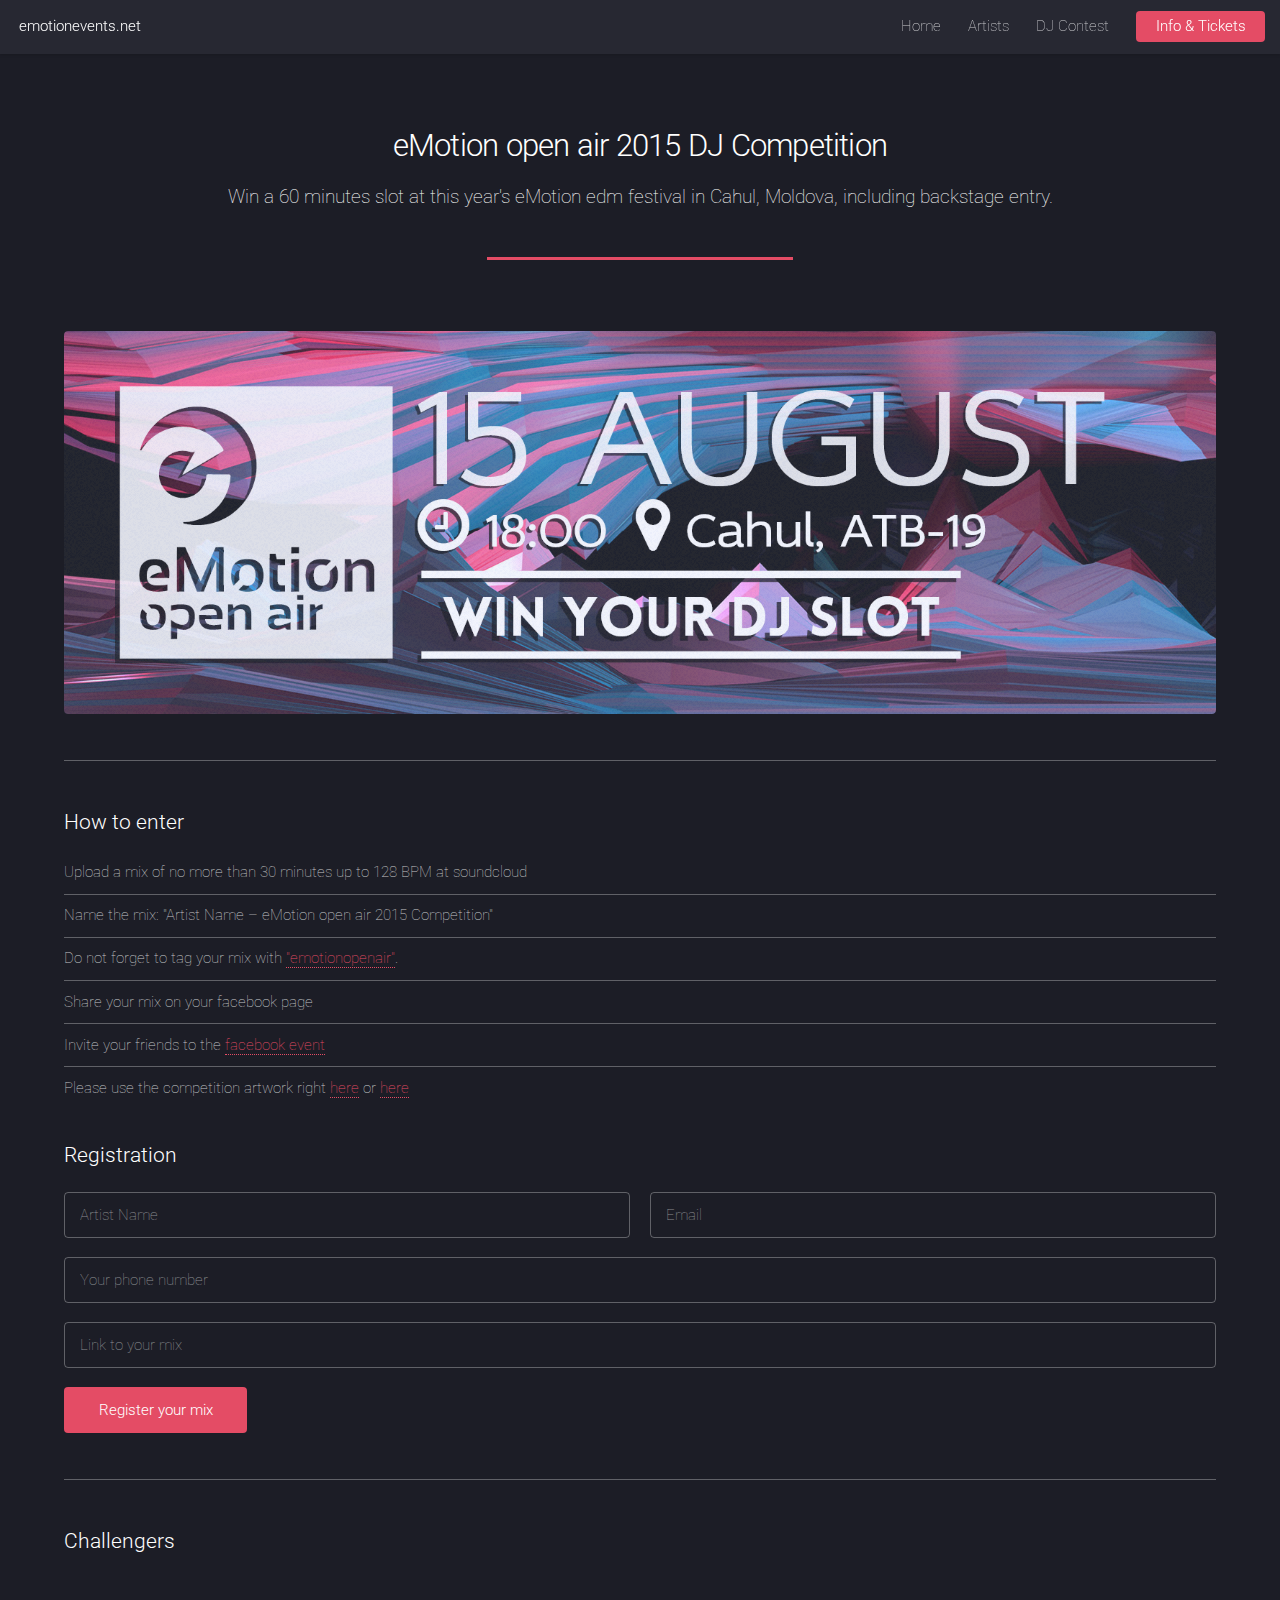
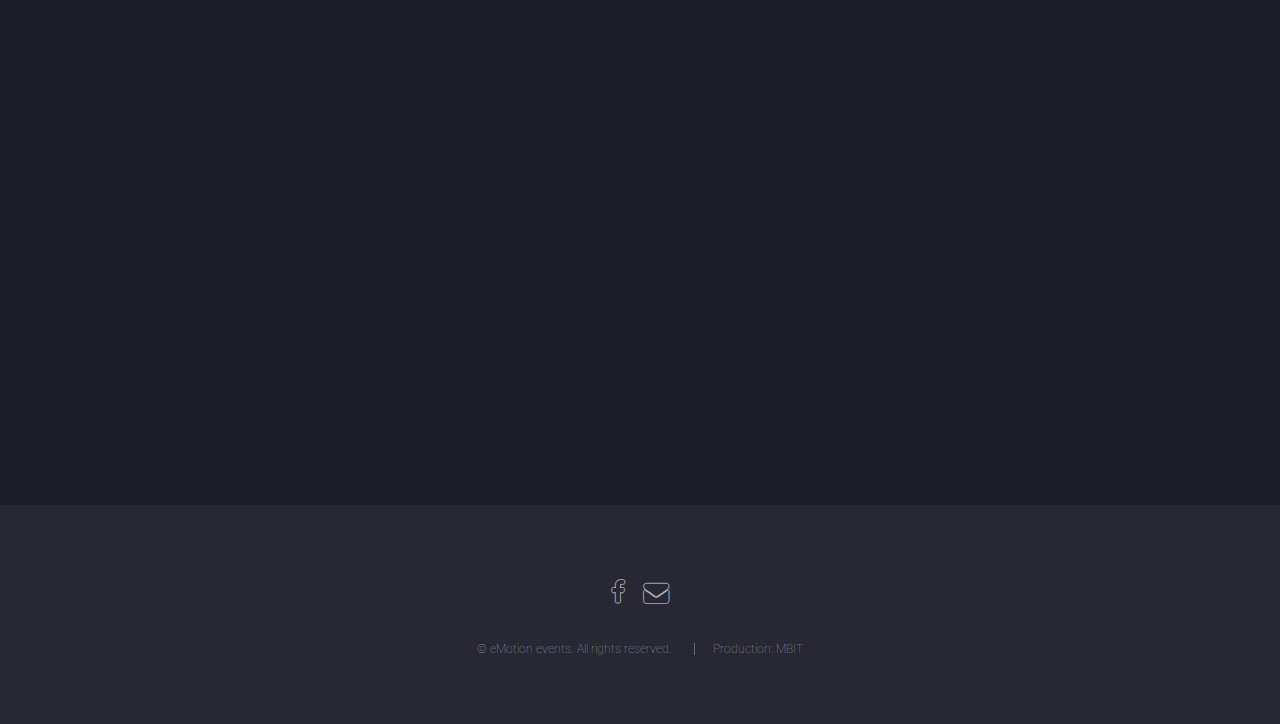
==== commit 3f957d8f: "+1" ====
--- a/djcontest.html
+++ b/djcontest.html
@@ -111,6 +111,10 @@
                         <iframe class="3u 12u$(xsmall)" scrolling="no" frameborder="no" src="https://w.soundcloud.com/player/?url=https%3A//api.soundcloud.com/tracks/217448379&amp;auto_play=false&amp;hide_related=true&amp;show_comments=true&amp;show_user=true&amp;show_reposts=false&amp;visual=true"></iframe>
                         <iframe class="3u 12u$(xsmall)" scrolling="no" frameborder="no" src="https://w.soundcloud.com/player/?url=https%3A//api.soundcloud.com/tracks/217489696&amp;auto_play=false&amp;hide_related=true&amp;show_comments=true&amp;show_user=true&amp;show_reposts=false&amp;visual=true"></iframe>
                         <iframe class="3u 12u$(xsmall)" scrolling="no" frameborder="no" src="https://w.soundcloud.com/player/?url=https%3A//api.soundcloud.com/tracks/217513474&amp;auto_play=false&amp;hide_related=true&amp;show_comments=true&amp;show_user=true&amp;show_reposts=false&amp;visual=true"></iframe>
+                        <iframe class="3u 12u$(xsmall)" scrolling="no" frameborder="no" src="https://w.soundcloud.com/player/?url=https%3A//api.soundcloud.com/tracks/217615129&amp;auto_play=false&amp;hide_related=true&amp;show_comments=true&amp;show_user=true&amp;show_reposts=false&amp;visual=true"></iframe>
+                        <iframe class="3u 12u$(xsmall)" scrolling="no" frameborder="no" src="https://w.soundcloud.com/player/?url=https%3A//api.soundcloud.com/tracks/217752560&amp;auto_play=false&amp;hide_related=true&amp;show_comments=true&amp;show_user=true&amp;show_reposts=false&amp;visual=true"></iframe>
+                        <iframe class="3u 12u$(xsmall)" scrolling="no" frameborder="no" src="https://w.soundcloud.com/player/?url=https%3A//api.soundcloud.com/tracks/217871087&amp;auto_play=false&amp;hide_related=true&amp;show_comments=true&amp;show_user=true&amp;show_reposts=false&amp;visual=true"></iframe>
+                        <iframe class="3u 12u$(xsmall)" scrolling="no" frameborder="no" src="https://w.soundcloud.com/player/?url=https%3A//api.soundcloud.com/tracks/218329801&amp;auto_play=false&amp;hide_related=true&amp;show_comments=true&amp;show_user=true&amp;show_reposts=false&amp;visual=true"></iframe>
                     </div>
 
                 </section>
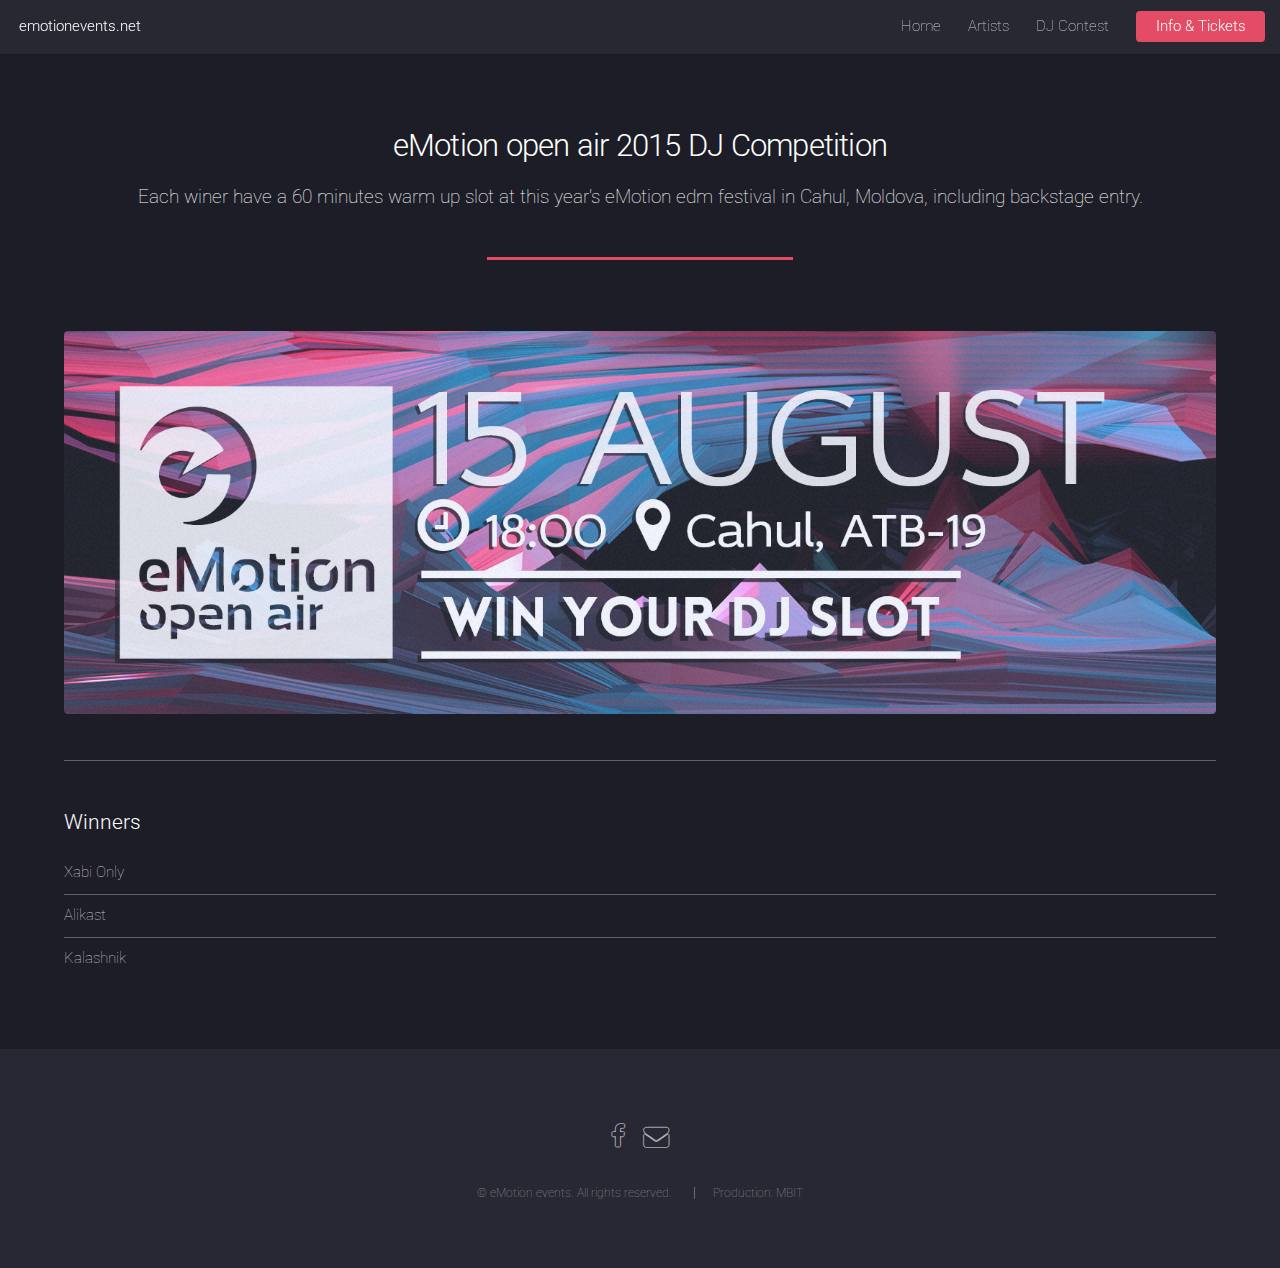
==== commit a62e99dc: "winners" ====
--- a/djcontest.html
+++ b/djcontest.html
@@ -55,7 +55,7 @@
             <div class="container">
                 <header class="major">
                     <h2>eMotion open air 2015 DJ Competition</h2>
-                    <p>Win a 60 minutes slot at this year's eMotion edm festival in Cahul, Moldova, including backstage entry.
+                    <p>Each winer have a 60 minutes warm up slot at this year's eMotion edm festival in Cahul, Moldova, including backstage entry.
                     </p>
                 </header>
 
@@ -64,17 +64,12 @@
                     <a href="#" class="image fit"><img src="images/emotionopenaircompetition.jpg" alt="" />
                     </a>
                     <hr>
-                    <h3>How to enter</h3>
+                    <h3>Winners</h3>
                     <ul class="alt">
-                        <li>Upload a mix of no more than 30 minutes up to 128 BPM at soundcloud</li>
-                        <li>Name the mix: "Artist Name – eMotion open air 2015 Competition"</li>
-                        <li>Do not forget to tag your mix with <a href="https://soundcloud.com/tags/emotionopenair">"emotionopenair"</a>.</li>
-                        <li>Share your mix on your facebook page</li>
-                        <li>Invite your friends to the <a href="https://www.facebook.com/events/773263356120684/"> facebook event</a>
-                        </li>
-                        <li>Please use the competition artwork right <a href="images/emotionopenaircompetition.jpg">here</a> or <a href="images/art.jpg">here</a>
-                        </li>
-                    </ul>
+                        <li>Xabi Only</li>
+                        <li>Alikast</li>
+                        <li>Kalashnik</li>
+                    </ul><!--
 
                     <section>
                         <h3>Registration</h3>
@@ -115,9 +110,10 @@
                         <iframe class="3u 12u$(xsmall)" scrolling="no" frameborder="no" src="https://w.soundcloud.com/player/?url=https%3A//api.soundcloud.com/tracks/217752560&amp;auto_play=false&amp;hide_related=true&amp;show_comments=true&amp;show_user=true&amp;show_reposts=false&amp;visual=true"></iframe>
                         <iframe class="3u 12u$(xsmall)" scrolling="no" frameborder="no" src="https://w.soundcloud.com/player/?url=https%3A//api.soundcloud.com/tracks/217871087&amp;auto_play=false&amp;hide_related=true&amp;show_comments=true&amp;show_user=true&amp;show_reposts=false&amp;visual=true"></iframe>
                         <iframe class="3u 12u$(xsmall)" scrolling="no" frameborder="no" src="https://w.soundcloud.com/player/?url=https%3A//api.soundcloud.com/tracks/218329801&amp;auto_play=false&amp;hide_related=true&amp;show_comments=true&amp;show_user=true&amp;show_reposts=false&amp;visual=true"></iframe>
+                        <iframe class="3u 12u$(xsmall)" scrolling="no" frameborder="no" src="https://w.soundcloud.com/player/?url=https%3A//api.soundcloud.com/tracks/218446078&amp;auto_play=false&amp;hide_related=true&amp;show_comments=true&amp;show_user=true&amp;show_reposts=false&amp;visual=true"></iframe>
                     </div>
 
-                </section>
+                </section>-->
 
             </div>
         </div>
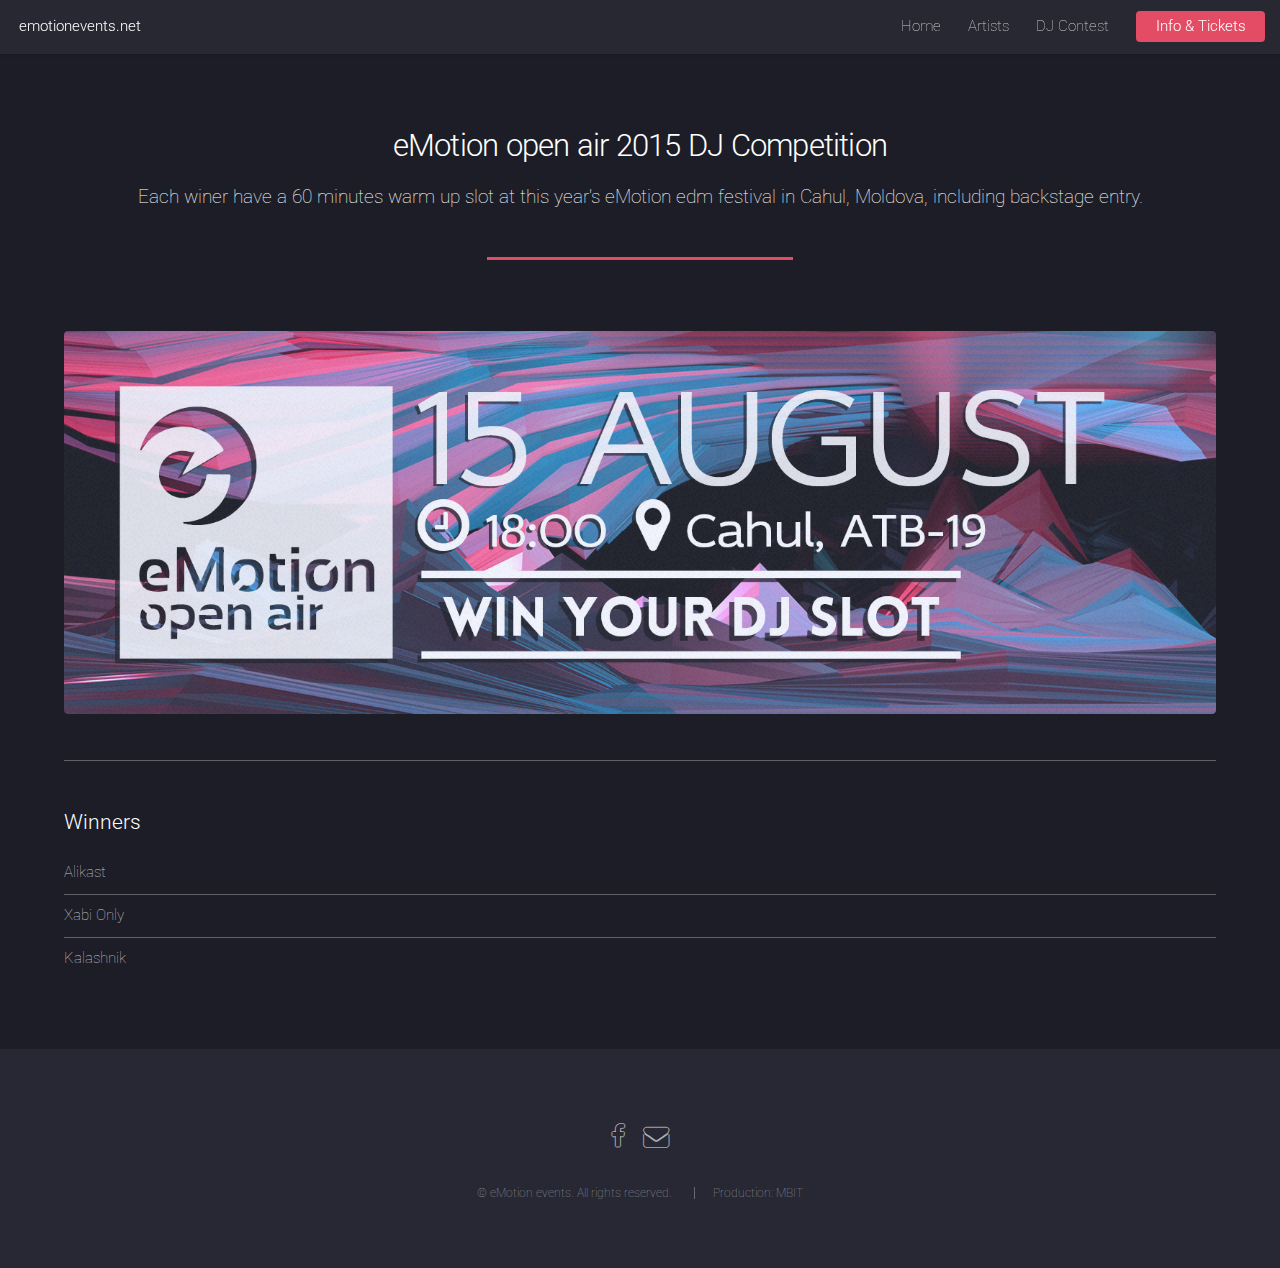
==== commit 8f1e4b14: "1" ====
--- a/djcontest.html
+++ b/djcontest.html
@@ -66,8 +66,8 @@
                     <hr>
                     <h3>Winners</h3>
                     <ul class="alt">
+                        <li>Alikast</li>
                         <li>Xabi Only</li>
-                        <li>Alikast</li>
                         <li>Kalashnik</li>
                     </ul><!--
 
